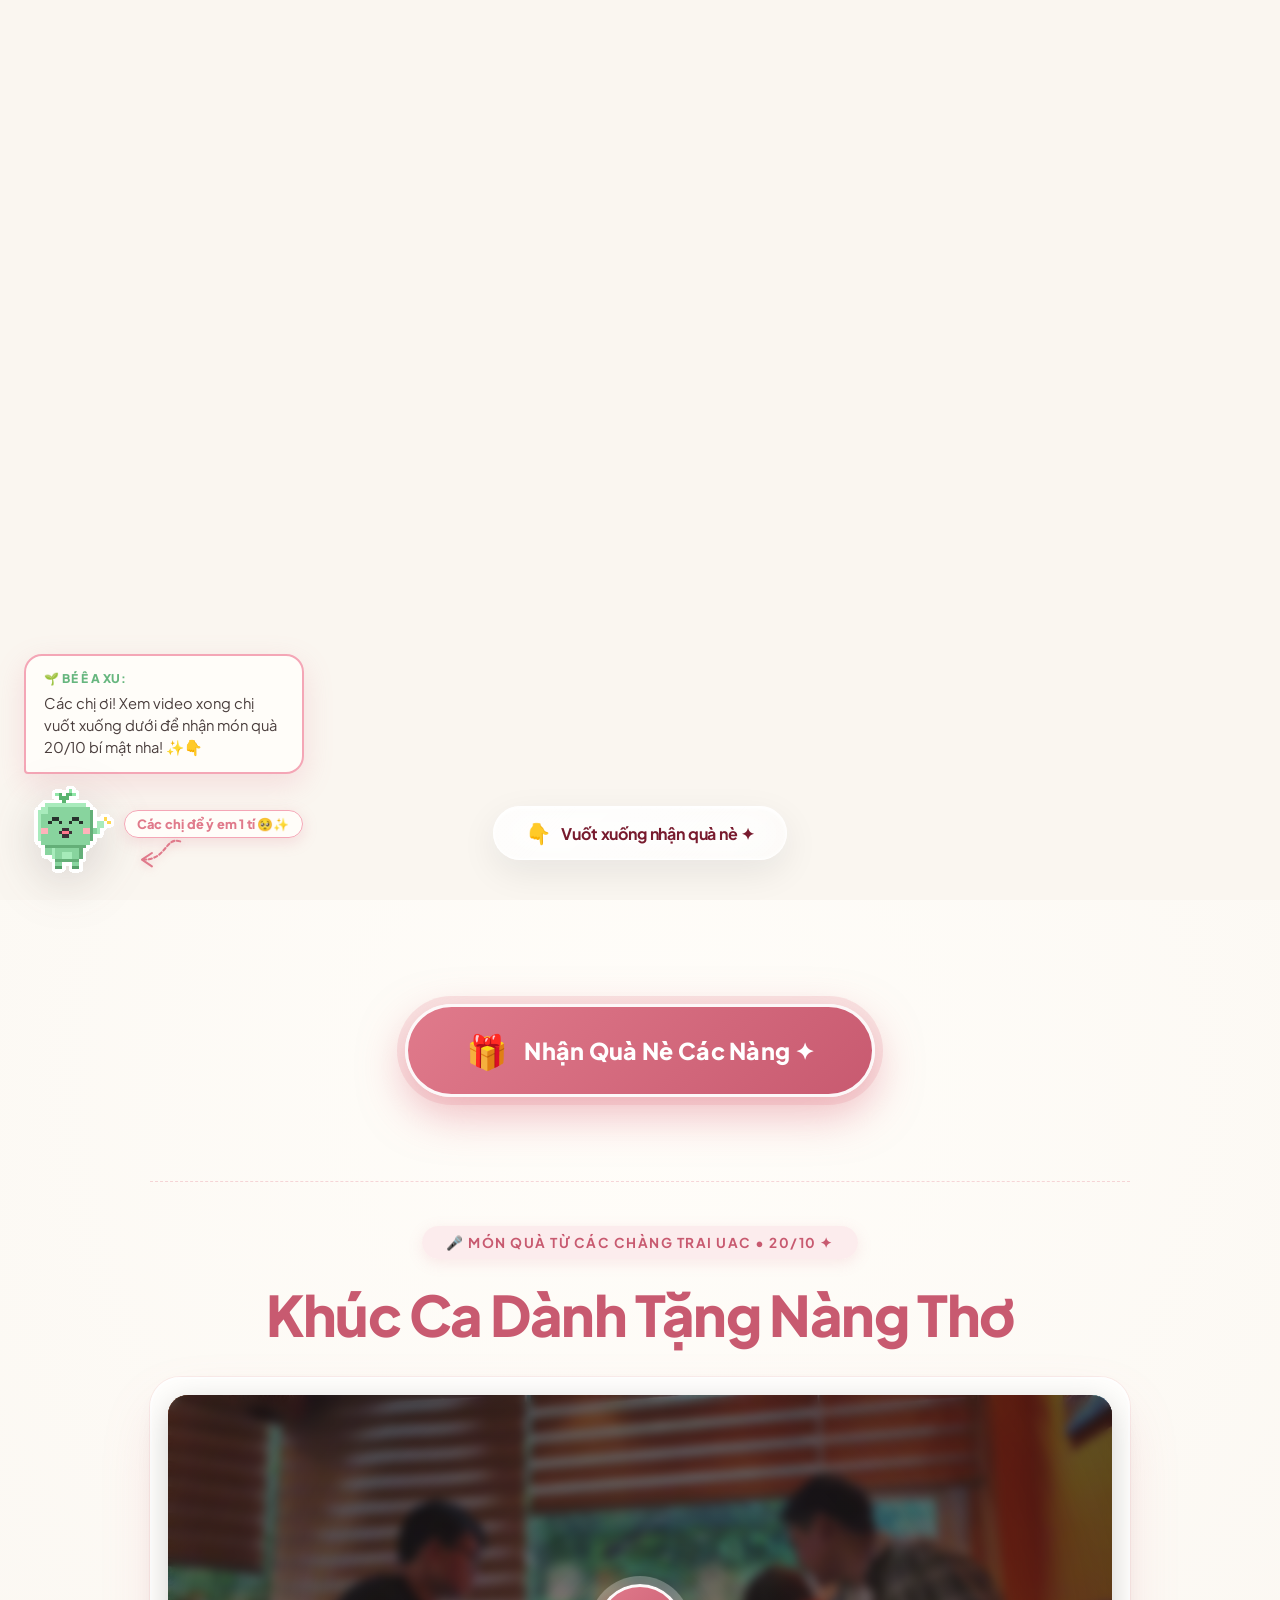
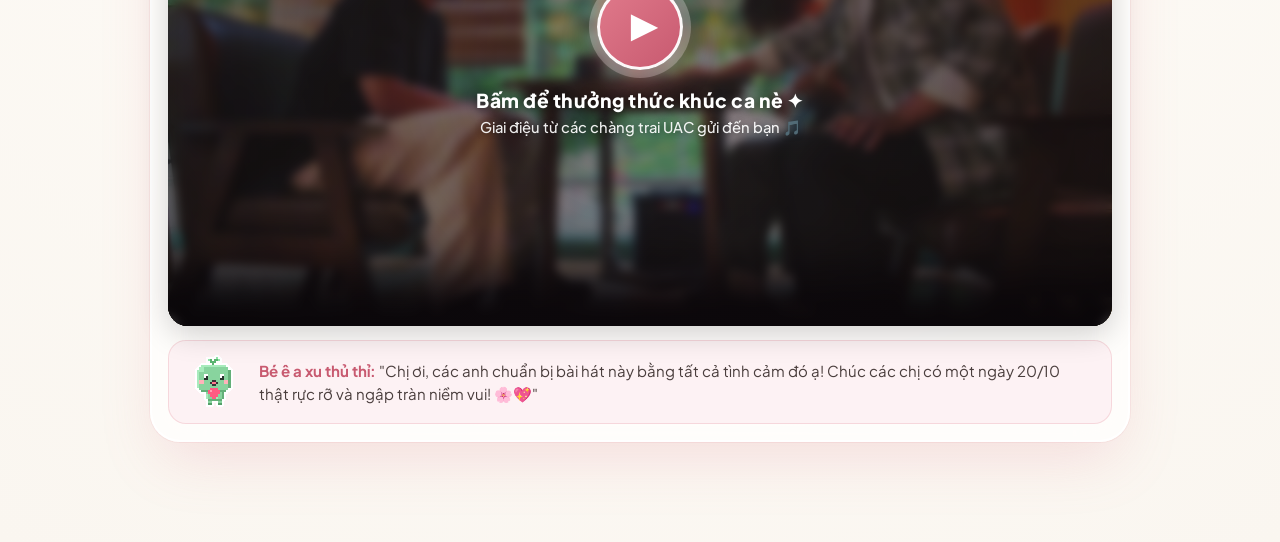
==== index.html @ bdd134ae "upload" ====
<!DOCTYPE html>
<html lang="vi">
<head>
  <meta charset="UTF-8">
  <meta name="viewport" content="width=device-width, initial-scale=1.0">
  <title>UAC • Chúc Mừng 20/10 — Nơi Nàng Thơ Tỏa Sắc 🌸</title>
  
  <!-- Favicon -->
  <link rel="icon" href="data:image/svg+xml,<svg xmlns=%22http://www.w3.org/2000/svg%22 viewBox=%220 0 100 100%22><text y=%22.9em%22 font-size=%2290%22>🌸</text></svg>">
  
  <!-- Preload Local Full Font (Hỗ trợ 100% tiếng Việt có dấu, không phụ thuộc Google CDN) -->
  <link rel="preload" href="assets/fonts/PlusJakartaSans-Variable.ttf" as="font" type="font/ttf" crossorigin>
  <style>
    @font-face {
      font-family: 'Plus Jakarta Sans';
      font-style: normal;
      font-weight: 100 900;
      font-display: swap;
      src: url('assets/fonts/PlusJakartaSans-Variable.ttf') format('truetype');
    }
    @font-face {
      font-family: 'Plus Jakarta Sans';
      font-style: normal;
      font-weight: 800;
      font-display: swap;
      src: url('assets/fonts/PlusJakartaSans-Variable.ttf') format('truetype');
    }
    @font-face {
      font-family: 'Plus Jakarta Sans';
      font-style: normal;
      font-weight: 700;
      font-display: swap;
      src: url('assets/fonts/PlusJakartaSans-Variable.ttf') format('truetype');
    }
    @font-face {
      font-family: 'Plus Jakarta Sans';
      font-style: normal;
      font-weight: 600;
      font-display: swap;
      src: url('assets/fonts/PlusJakartaSans-Variable.ttf') format('truetype');
    }
    @font-face {
      font-family: 'Plus Jakarta Sans';
      font-style: normal;
      font-weight: 400;
      font-display: swap;
      src: url('assets/fonts/PlusJakartaSans-Variable.ttf') format('truetype');
    }

    *, *::before, *::after {
      box-sizing: border-box;
    }

    html, body, button, input, select, textarea, optgroup, span, p, a, h1, h2, h3, h4, div {
      font-family: 'Plus Jakarta Sans', -apple-system, BlinkMacSystemFont, 'Segoe UI', Roboto, sans-serif;
    }

    button, input, select, textarea {
      font-family: inherit !important;
    }

    .btn-open-surprise, .btn-open-surprise span {
      font-family: 'Plus Jakarta Sans', -apple-system, BlinkMacSystemFont, 'Segoe UI', Roboto, sans-serif !important;
      font-weight: 800 !important;
    }
  </style>

  <!-- Canvas Confetti CDN -->
  <script src="https://cdn.jsdelivr.net/npm/canvas-confetti@1.9.3/dist/confetti.browser.min.js"></script>
  
  <!-- CSS Styles with cache buster -->
  <link rel="stylesheet" href="assets/css/styles.css?v=20108">
</head>
<body>

  <!-- ========================================================
       SECTION 1: HERO FULL-SIZE VIDEO ONLY (KHÔNG BỊ CHỮ CHE)
       ======================================================== -->
  <section class="hero-video-section" id="heroVideoSection">
    <div class="hero-video-container">
      <video class="hero-video" id="heroVideo" autoplay muted playsinline preload="auto">
        <source src="assets/video/video_hero.mp4" type="video/mp4">
        Trình duyệt của bạn không hỗ trợ video.
      </video>
    </div>

    <!-- Scroll Down Indicator (Bé ê a xu hướng dẫn các chị vuốt xuống) -->
    <div class="scroll-down-hint" id="scrollDownHint" title="Bấm để cuộn xuống">
      <span class="scroll-arrow">👇</span>
      <span>Vuốt xuống nhận quà nè ✦</span>
    </div>
  </section>


  <!-- ========================================================
       SECTION 2: VIDEO HÁT TẶNG CHỊ EM (MÓN QUÀ ÂM NHẠC TỪ CÁC CHÀNG TRAI UAC)
       ======================================================== -->
  <section class="singing-section" id="singingSection">
    <div class="singing-container">
      
      <!-- NÚT BẤM NHẬN QUÀ NÈ (TRƯỚC VIDEO HÁT) -->
      <div class="gift-cta-wrap" id="giftSection">
        <button class="btn-open-surprise" id="btnOpenSurprise">
          <span class="icon-box">🎁</span>
          <span>Nhận Quà Nè Các Nàng ✦</span>
        </button>
      </div>

      <!-- PHẦN 2: VIDEO HÁT TẶNG CHỊ EM (SAU PHẦN QUÀ) -->
      <div class="singing-video-block" id="singingVideoBlock">
        <!-- Section Header -->
        <div class="singing-header">
          <div class="singing-badge">
            <span>🎤 MÓN QUÀ TỪ CÁC CHÀNG TRAI UAC • 20/10 ✦</span>
          </div>
          <h2 class="singing-title">
            Khúc Ca Dành Tặng Nàng Thơ
          </h2>
        </div>

        <!-- Video Player Liquid Glass Frame -->
        <div class="singing-player-card">
          <div class="singing-video-wrap">
            <video class="singing-video" id="singingVideo" controls playsinline preload="metadata" poster="assets/video/video_hat_tang_poster.jpg">
              <source src="assets/video/video_hat_tang.mp4" type="video/mp4">
              Trình duyệt của bạn không hỗ trợ phát video này.
            </video>
            
            <!-- Liquid Glass Overlay Play Button -->
            <div class="singing-play-overlay" id="singingPlayOverlay">
              <button class="btn-play-singing" id="btnPlaySinging" type="button" aria-label="Bật video hát tặng">
                <span class="play-icon">▶</span>
              </button>
              <div class="play-prompt-text">
                <span class="play-main-txt">Bấm để thưởng thức khúc ca nè ✦</span>
                <span class="play-sub-txt">Giai điệu từ các chàng trai UAC gửi đến bạn 🎵</span>
              </div>
            </div>
          </div>

          <!-- Mascot Cheer Note -->
          <div class="singing-mascot-cheer">
            <div class="cheer-mascot-img-wrap">
              <img class="pixel-sprite" src="assets/mascot/be_mam_heart.png" alt="Bé ê a xu Cổ Vũ">
            </div>
            <div class="cheer-speech">
              <p><strong>Bé ê a xu thủ thỉ:</strong> "Chị ơi, các anh chuẩn bị bài hát này bằng tất cả tình cảm đó ạ! Chúc các chị có một ngày 20/10 thật rực rỡ và ngập tràn niềm vui! 🌸💖"</p>
            </div>
          </div>
        </div>
      </div>

    </div>
  </section>


  <!-- ========================================================
       SECTION 3: SECRET GATEWAY MODAL (CỔNG BẢO MẬT)
       ======================================================== -->
  <div class="modal-overlay" id="gatewayModal">
    <div class="gateway-card">
      <button class="modal-close-btn" id="btnCloseModal" title="Đóng">&times;</button>
      
      <!-- Mascot Pixel Sticker on top of modal -->
      <div class="gateway-sticker-wrap">
        <img class="pixel-sprite" id="gatewayMascotImg" src="assets/mascot/be_mam_key.png" alt="Bé ê a xu Giữ Chìa Khóa">
      </div>

      <h2 class="gateway-title">Cổng Mở Điều Kỳ Diệu ✨</h2>
      <p class="gateway-desc">
        Vui lòng nhập nickname và pass do các chàng trai UAC gửi tặng riêng bạn để mở hộp quà!
      </p>

      <form class="auth-form" id="authForm">
        <div class="input-group">
          <label for="authUsername">Nickname</label>
          <div class="input-field-wrap">
            <span class="field-icon">👤</span>
            <input type="text" id="authUsername" placeholder="Nhập nickname của bạn..." required autocomplete="off">
          </div>
        </div>

        <div class="input-group">
          <label for="authPassword">Pass</label>
          <div class="input-field-wrap">
            <span class="field-icon">🔑</span>
            <input type="password" id="authPassword" placeholder="Nhập pass..." required autocomplete="off">
          </div>
        </div>

        <div class="auth-error-msg" id="authError">
          <span>⚠️</span> Nickname hoặc pass chưa chính xác rồi chị ơi!
        </div>

        <button type="submit" class="btn-submit-auth">
          <span>✨ Mở Hộp Quà Bí Mật ✦</span>
        </button>
      </form>
    </div>
  </div>


  <!-- ========================================================
       SECTION 4: PERSONALIZED SANCTUARY (THIỆP CÁ NHÂN HÓA)
       ======================================================== -->
  <section class="sanctuary-section" id="sanctuarySection">
    <!-- Sanctuary Navbar -->
    <div class="sanctuary-nav">
      <div class="uac-badge">
        <span class="badge-icon">🌸</span>
        <span>UAC • Kỷ Niệm 20/10 Độc Bản</span>
      </div>
      <button class="btn-logout" id="btnLogout">
        <span>🚪</span> Đổi Tài Khoản Khác
      </button>
    </div>

    <!-- Main Card Container -->
    <div class="sanctuary-card-container">
      <div class="personalized-gift-card" id="personalizedGiftCard">
        
        <!-- Left Column: Portrait & Pixel Mascot Sticker -->
        <div class="card-portrait-col">
          <!-- Corner Mascot Sticker: Bé ê a xu Ôm Hoa Hồng -->
          <div class="card-sticker-corner">
            <img class="pixel-sprite" id="cardMascotImg" src="assets/mascot/be_mam_rose.png" alt="Bé ê a xu Tặng Hoa">
          </div>

          <!-- Portrait Frame -->
          <div class="portrait-frame">
            <img class="user-photo" id="userPhoto" src="" alt="Chân dung nàng thơ UAC">
            <div class="portrait-tag" id="userTag">UAC ARTIST</div>
          </div>
        </div>

        <!-- Right Column: Heartfelt Wish & Details -->
        <div class="card-content-col">
          <div>
            <div class="card-header-badge" id="recipientBadge">🌸 NÀNG THƠ UAC</div>
            <h2 class="card-recipient-name" id="recipientName">Họ và Tên</h2>
            <div class="card-recipient-dept" id="recipientDept">Ban Chuyên Môn</div>

            <div class="card-quote-box" id="quoteText">
              "Nơi nào có nghệ thuật, nơi đó có em tỏa sắc."
            </div>

            <div class="card-wish-text" id="wishText">
              Lời chúc cá nhân hóa sâu sắc dành riêng cho bạn nhân dịp ngày Phụ nữ Việt Nam 20/10...
            </div>
          </div>

          <!-- Signature Section -->
          <div class="card-signature">
            <div class="sig-info">
              <div class="sig-club">Gia Đình Nghệ Thuật UAC</div>
              <div class="sig-sub">UEd's Art Club • Nơi nghệ thuật cất lời</div>
            </div>
            <div class="sig-date">20.10.2026</div>
          </div>
        </div>

      </div>
    </div>

    <!-- Sanctuary Action Buttons -->
    <div class="sanctuary-actions">
      <button class="act-btn act-btn-export" id="btnExportStory">
        <span>📸</span> Tải Thiệp Kỷ Niệm (Story)
      </button>
      <button class="act-btn act-btn-heart" id="btnHeart">
        <span>💖</span> Thả Tim Yêu Thương <span class="heart-counter" id="heartCount">999+</span>
      </button>
    </div>
  </section>


  <!-- ========================================================
       SECTION 5: INTERACTIVE MASCOT COMPANION (BÉ Ê A XU STORYTELLER)
       ======================================================== -->
  <div class="mascot-companion-widget" id="mascotCompanionWidget">
    <!-- Dynamic Speech Bubble -->
    <div class="mascot-bubble" id="mascotBubble">
      <span class="bubble-sprout-tag" id="bubbleSproutTag">🌱 BÉ Ê A XU:</span>
      <div id="mascotBubbleText">
        Chị ơi, xem video xong chị vuốt xuống dưới để nhận món quà 20/10 nha! 👇✨
      </div>
    </div>

    <!-- 2D Pixel Mascot Button & Attention Callout Row -->
    <div class="mascot-avatar-row">
      <div class="mascot-btn" id="mascotCompanion" title="Bấm vào Bé ê a xu để đổi biểu cảm!">
        <img class="pixel-sprite" id="companionMascotImg" src="assets/mascot/be_mam_wave.png" alt="Bé ê a xu Pixel Mascot">
      </div>

      <!-- Mũi tên lượn nhẹ & Lời nhắc chú ý Bé ê a xu -->
      <div class="mascot-attention-hint" id="mascotAttentionHint" title="Bấm vào để Bé ê a xu chào chị nè!">
        <span class="attention-badge">Các chị để ý em 1 tí 🥺✨</span>
        <svg class="curved-arrow-svg" viewBox="0 0 65 40" fill="none" xmlns="http://www.w3.org/2000/svg">
          <!-- Đường cong lượn nhẹ trỏ sang trái về phía Bé ê a xu -->
          <path d="M 58 6 C 40 0, 42 28, 14 28" stroke="#E07A8B" stroke-width="2.5" stroke-linecap="round" stroke-dasharray="4 3"/>
          <path d="M 24 20 L 12 28 L 24 36" stroke="#E07A8B" stroke-width="2.5" stroke-linecap="round" stroke-linejoin="round"/>
        </svg>
      </div>
    </div>
  </div>


  <!-- Data & Application Logic Scripts -->
  <script src="assets/js/data.js?v=20108"></script>
  <script src="assets/js/app.js?v=20108"></script>
</body>
</html>
---- assets/css/styles.css ----
/* ========================================================
   UAC 20/10 - BÉ Ê A XU & NHỮNG ĐÓA HOA NGHỆ THUẬT
   Concept: Minimalism Cute & Pastel Dream (Nền Kem & Hồng Pastel)
   ======================================================== */

/* Local Full Variable Font (Hỗ trợ 100% tiếng Việt có dấu, không phụ thuộc Google CDN) */
@font-face {
  font-family: 'Plus Jakarta Sans';
  font-style: normal;
  font-weight: 100 900;
  font-display: swap;
  src: url('../fonts/PlusJakartaSans-Variable.ttf') format('truetype');
}
@font-face {
  font-family: 'Plus Jakarta Sans';
  font-style: normal;
  font-weight: 800;
  font-display: swap;
  src: url('../fonts/PlusJakartaSans-Variable.ttf') format('truetype');
}
@font-face {
  font-family: 'Plus Jakarta Sans';
  font-style: normal;
  font-weight: 700;
  font-display: swap;
  src: url('../fonts/PlusJakartaSans-Variable.ttf') format('truetype');
}
@font-face {
  font-family: 'Plus Jakarta Sans';
  font-style: normal;
  font-weight: 600;
  font-display: swap;
  src: url('../fonts/PlusJakartaSans-Variable.ttf') format('truetype');
}
@font-face {
  font-family: 'Plus Jakarta Sans';
  font-style: normal;
  font-weight: 400;
  font-display: swap;
  src: url('../fonts/PlusJakartaSans-Variable.ttf') format('truetype');
}

:root {
  --bg-cream: #FAF6F0;
  --bg-card: #FFFDF9;
  --bg-blush: #FCEBED;
  --bg-cream-dark: #F3ECE2;
  
  --pink-primary: #E07A8B;
  --pink-hover: #D06577;
  --pink-soft: #F4A6B6;
  --pink-light: #FDF0F2;
  --rose-deep: #C85A70;
  
  --green-sprout: #88D49E;
  --green-sprout-dark: #66B67E;
  
  --text-main: #4A3E3D;
  --text-muted: #827574;
  --text-light: #A49897;
  
  --gold-accent: #E5B25D;
  --gold-light: #FDF6E2;
  
  --shadow-soft: 0 10px 30px -5px rgba(224, 122, 139, 0.12), 0 4px 12px rgba(74, 62, 61, 0.05);
  --shadow-card: 0 20px 40px -10px rgba(136, 100, 106, 0.15), 0 1px 3px rgba(0, 0, 0, 0.05);
  --shadow-sticker: 0 8px 24px rgba(74, 62, 61, 0.15);
  
  --radius-sm: 12px;
  --radius-md: 18px;
  --radius-lg: 26px;
  --radius-full: 9999px;
  
  --transition: all 0.35s cubic-bezier(0.34, 1.56, 0.64, 1);
}

* {
  margin: 0;
  padding: 0;
  box-sizing: border-box;
  -webkit-font-smoothing: antialiased;
}

body {
  font-family: 'Plus Jakarta Sans', -apple-system, BlinkMacSystemFont, 'Segoe UI', Roboto, Helvetica, Arial, sans-serif;
  background-color: var(--bg-cream);
  color: var(--text-main);
  overflow-x: hidden;
  min-height: 100vh;
  position: relative;
  selection-background-color: var(--pink-soft);
  selection-color: white;
}

/* ========================================================
   SECTION 1: FULL SIZE VIDEO HERO (CHỈ CÓ VIDEO + NÚT VUỐT)
   ======================================================== */
.hero-video-section {
  position: relative;
  width: 100vw;
  height: 100vh;
  overflow: hidden;
  display: flex;
  justify-content: center;
  align-items: flex-end;
  padding-bottom: 40px;
}

.hero-video-container {
  position: absolute;
  top: 0;
  left: 0;
  width: 100%;
  height: 100%;
  z-index: 1;
}

.hero-video {
  width: 100%;
  height: 100%;
  object-fit: cover;
  object-position: center;
  filter: none;
}

.hero-overlay {
  display: none !important;
}

/* Nút hướng dẫn vuốt xuống - Liquid Glass Trắng Trong Suốt */
.scroll-down-hint {
  position: relative;
  z-index: 15;
  background: linear-gradient(135deg, rgba(255, 255, 255, 0.62) 0%, rgba(255, 255, 255, 0.28) 100%);
  backdrop-filter: blur(24px) brightness(1.15);
  -webkit-backdrop-filter: blur(24px) brightness(1.15);
  border: 1.5px solid rgba(255, 255, 255, 0.9);
  color: #781B2E;
  padding: 13px 32px;
  border-radius: var(--radius-full);
  font-size: 1rem;
  font-weight: 700;
  letter-spacing: -0.01em;
  display: inline-flex;
  align-items: center;
  gap: 10px;
  cursor: pointer;
  box-shadow: 
    inset 0 2px 3px rgba(255, 255, 255, 0.95),
    inset 0 -1.5px 2px rgba(255, 255, 255, 0.4),
    0 12px 36px rgba(0, 0, 0, 0.08),
    0 4px 16px rgba(255, 255, 255, 0.25);
  text-shadow: 0 1px 1px rgba(255, 255, 255, 0.9);
  animation: scrollBounce 2.2s ease-in-out infinite;
  transition: var(--transition);
  user-select: none;
}

.scroll-down-hint:hover {
  transform: translateY(-4px) scale(1.04);
  background: linear-gradient(135deg, rgba(255, 255, 255, 0.78) 0%, rgba(255, 255, 255, 0.42) 100%);
  border-color: #FFFFFF;
  color: #5C1220;
  box-shadow: 
    inset 0 2.5px 4px #FFFFFF,
    inset 0 -1.5px 2px rgba(255, 255, 255, 0.6),
    0 16px 44px rgba(0, 0, 0, 0.12),
    0 6px 20px rgba(255, 255, 255, 0.4);
}

.scroll-arrow {
  font-size: 1.25rem;
  display: inline-block;
  animation: arrowDip 1.5s ease-in-out infinite;
}

@keyframes scrollBounce {
  0%, 100% { transform: translateY(0); }
  50% { transform: translateY(-10px); }
}

@keyframes arrowDip {
  0%, 100% { transform: translateY(0); }
  50% { transform: translateY(4px); }
}

/* ========================================================
   SECTION 2: VIDEO HÁT TẶNG CHỊ EM (MÓN QUÀ TỪ UAC BOYS)
   ======================================================== */
.singing-section {
  position: relative;
  min-height: 100vh;
  padding: 90px 24px 100px;
  background: radial-gradient(circle at 50% 15%, #FFFDF9 0%, var(--bg-cream) 100%);
  display: flex;
  justify-content: center;
  align-items: center;
}

.singing-container {
  max-width: 980px;
  width: 100%;
  margin: 0 auto;
  display: flex;
  flex-direction: column;
  align-items: center;
  gap: 36px;
}

.singing-header {
  text-align: center;
  max-width: 780px;
}

.singing-badge {
  display: inline-flex;
  align-items: center;
  gap: 8px;
  background: rgba(252, 235, 237, 0.95);
  backdrop-filter: blur(8px);
  color: var(--rose-deep);
  font-weight: 700;
  font-size: 0.85rem;
  letter-spacing: 1.5px;
  text-transform: uppercase;
  padding: 8px 24px;
  border-radius: var(--radius-full);
  margin-bottom: 20px;
  box-shadow: 0 4px 15px rgba(224, 122, 139, 0.15);
}

.singing-title {
  font-size: clamp(2.2rem, 4.8vw, 3.5rem);
  font-weight: 800;
  color: var(--rose-deep);
  line-height: 1.25;
  letter-spacing: -0.025em;
  margin-bottom: 0;
}

.singing-title span.highlight {
  color: var(--pink-primary);
  font-style: normal;
  font-weight: 700;
  display: block;
  margin-top: 6px;
  letter-spacing: -0.02em;
}

.singing-desc {
  font-size: clamp(1.02rem, 1.8vw, 1.18rem);
  color: var(--text-muted);
  font-weight: 400;
  line-height: 1.65;
  max-width: 660px;
  margin: 0 auto;
}

/* Liquid Glass Player Card */
.singing-player-card {
  width: 100%;
  background: rgba(255, 255, 255, 0.72);
  backdrop-filter: blur(24px) saturate(140%);
  -webkit-backdrop-filter: blur(24px) saturate(140%);
  border: 2px solid rgba(255, 255, 255, 0.9);
  border-radius: 30px;
  padding: 16px;
  box-shadow: 0 25px 60px -12px rgba(224, 122, 139, 0.22), 0 0 0 1px rgba(224, 122, 139, 0.1);
  transition: transform 0.35s ease, box-shadow 0.35s ease;
}

.singing-player-card:hover {
  transform: translateY(-4px);
  box-shadow: 0 32px 75px -15px rgba(224, 122, 139, 0.32), 0 0 0 1px rgba(224, 122, 139, 0.18);
}

.singing-video-wrap {
  position: relative;
  width: 100%;
  aspect-ratio: 16 / 9;
  background: #11141A;
  border-radius: 20px;
  overflow: hidden;
  box-shadow: 0 8px 30px rgba(0, 0, 0, 0.18);
}

.singing-video {
  width: 100%;
  height: 100%;
  object-fit: contain;
  display: block;
  background: #000000;
}

/* Custom Play Overlay */
.singing-play-overlay {
  position: absolute;
  inset: 0;
  background: radial-gradient(circle at center, rgba(30, 20, 28, 0.45) 0%, rgba(15, 10, 14, 0.65) 100%);
  backdrop-filter: blur(5px);
  -webkit-backdrop-filter: blur(5px);
  display: flex;
  flex-direction: column;
  justify-content: center;
  align-items: center;
  gap: 18px;
  cursor: pointer;
  transition: opacity 0.35s ease, visibility 0.35s ease;
  z-index: 10;
}

.singing-play-overlay.hidden {
  opacity: 0;
  visibility: hidden;
  pointer-events: none;
}

.btn-play-singing {
  width: 86px;
  height: 86px;
  border-radius: 50%;
  background: linear-gradient(135deg, #E07A8B, #C85A70);
  border: 3px solid rgba(255, 255, 255, 0.95);
  color: #FFFFFF;
  display: flex;
  align-items: center;
  justify-content: center;
  cursor: pointer;
  box-shadow: 0 10px 30px rgba(224, 122, 139, 0.5), 0 0 0 8px rgba(255, 255, 255, 0.28);
  transition: transform 0.3s cubic-bezier(0.34, 1.56, 0.64, 1);
  animation: playSingingPulse 2.4s infinite;
}

.btn-play-singing:hover {
  transform: scale(1.1);
}

.btn-play-singing .play-icon {
  font-size: 2.2rem;
  margin-left: 6px;
  line-height: 1;
}

@keyframes playSingingPulse {
  0%, 100% {
    box-shadow: 0 10px 30px rgba(224, 122, 139, 0.5), 0 0 0 8px rgba(255, 255, 255, 0.28);
  }
  50% {
    box-shadow: 0 16px 45px rgba(224, 122, 139, 0.75), 0 0 0 16px rgba(255, 255, 255, 0.12);
  }
}

.play-prompt-text {
  text-align: center;
  color: #FFFFFF;
}

.play-main-txt {
  font-size: 1.2rem;
  font-weight: 800;
  display: block;
  letter-spacing: 0.5px;
  text-shadow: 0 2px 10px rgba(0, 0, 0, 0.6);
}

.play-sub-txt {
  font-size: 0.92rem;
  font-weight: 500;
  opacity: 0.92;
  margin-top: 5px;
  display: block;
  text-shadow: 0 1px 6px rgba(0, 0, 0, 0.5);
}

/* Mascot Cheer Bar */
.singing-mascot-cheer {
  display: flex;
  align-items: center;
  gap: 16px;
  margin-top: 14px;
  padding: 14px 20px;
  background: rgba(253, 240, 242, 0.85);
  border-radius: var(--radius-md);
  border: 1px solid rgba(224, 122, 139, 0.22);
}

.cheer-mascot-img-wrap {
  width: 54px;
  height: 54px;
  flex-shrink: 0;
  display: flex;
  align-items: center;
  justify-content: center;
  overflow: hidden;
}

.cheer-mascot-img-wrap img {
  width: 100%;
  height: 100%;
  max-width: 54px;
  max-height: 54px;
  object-fit: contain;
  display: block;
}

.cheer-speech p {
  font-size: 0.94rem;
  color: var(--text-main);
  line-height: 1.55;
}

.cheer-speech strong {
  color: var(--rose-deep);
}

/* Gift CTA Wrap (Đơn giản 1 nút bấm Nhận Quà Nè trước video hát) */
.gift-cta-wrap {
  display: flex;
  justify-content: center;
  align-items: center;
  width: 100%;
  padding: 14px 0 24px;
}

/* Video Hát Tặng Block (Nằm ngay sau nút nhận quà) */
.singing-video-block {
  width: 100%;
  display: flex;
  flex-direction: column;
  align-items: center;
  gap: 28px;
  margin-top: 24px;
  padding-top: 44px;
  border-top: 1px dashed rgba(224, 122, 139, 0.3);
}

/* ========================================================
   SECTION 2: GREETING & CTA (FALLBACK COMPATIBILITY)
   ======================================================== */
.greeting-section {
  position: relative;
  min-height: 85vh;
  padding: 90px 24px 80px;
  background: radial-gradient(circle at 50% 25%, #FFFDF9 0%, var(--bg-cream) 100%);
  display: flex;
  flex-direction: column;
  justify-content: center;
  align-items: center;
  text-align: center;
}

.greeting-content {
  position: relative;
  z-index: 5;
  max-width: 800px;
  margin: 0 auto;
  display: flex;
  flex-direction: column;
  align-items: center;
}

.hero-subtitle {
  display: inline-flex;
  align-items: center;
  gap: 8px;
  background: rgba(252, 235, 237, 0.95);
  backdrop-filter: blur(8px);
  color: var(--rose-deep);
  font-weight: 700;
  font-size: 0.85rem;
  letter-spacing: 1.5px;
  text-transform: uppercase;
  padding: 8px 22px;
  border-radius: var(--radius-full);
  margin-bottom: 22px;
  box-shadow: 0 4px 15px rgba(224, 122, 139, 0.15);
}

.greeting-content .hero-title {
  font-size: clamp(2.3rem, 5.2vw, 3.8rem);
  font-weight: 800;
  color: var(--rose-deep);
  line-height: 1.25;
  letter-spacing: -0.025em;
  margin-bottom: 20px;
}

.greeting-content .hero-title span.highlight {
  color: var(--pink-primary);
  font-style: normal;
  font-weight: 700;
  display: block;
  margin-top: 6px;
  letter-spacing: -0.02em;
}

.greeting-content .hero-desc {
  font-size: clamp(1.05rem, 2vw, 1.2rem);
  color: var(--text-muted);
  font-weight: 400;
  max-width: 640px;
  margin: 0 auto 36px;
  line-height: 1.65;
}

.greeting-footer-hint {
  margin-top: 18px;
  color: var(--text-muted);
  font-size: clamp(0.92rem, 1.8vw, 1.02rem);
  font-weight: 500;
  display: inline-block;
}

/* Call To Action Button */
.cta-container {
  display: flex;
  flex-direction: column;
  align-items: center;
  gap: 16px;
  width: 100%;
}

.btn-open-surprise {
  position: relative;
  background: linear-gradient(135deg, #E07A8B 0%, #C85A70 100%);
  border: 3px solid rgba(255, 255, 255, 0.95);
  color: #FFFFFF;
  font-weight: 800;
  font-size: clamp(1.22rem, 2.4vw, 1.45rem);
  letter-spacing: 0.3px;
  padding: 22px 58px;
  border-radius: var(--radius-full);
  cursor: pointer;
  display: inline-flex;
  align-items: center;
  justify-content: center;
  gap: 16px;
  box-shadow: 0 16px 45px rgba(224, 122, 139, 0.52), 0 0 0 8px rgba(224, 122, 139, 0.18);
  transition: var(--transition);
  overflow: hidden;
  animation: surpriseBtnPulse 2.6s infinite;
}

@keyframes surpriseBtnPulse {
  0%, 100% {
    box-shadow: 0 16px 45px rgba(224, 122, 139, 0.52), 0 0 0 8px rgba(224, 122, 139, 0.18);
    transform: scale(1);
  }
  50% {
    box-shadow: 0 22px 60px rgba(224, 122, 139, 0.72), 0 0 0 16px rgba(224, 122, 139, 0.1);
    transform: scale(1.02);
  }
}

.btn-open-surprise::before {
  content: '';
  position: absolute;
  top: 0;
  left: -100%;
  width: 100%;
  height: 100%;
  background: linear-gradient(90deg, transparent, rgba(255, 255, 255, 0.4), transparent);
  transition: 0.6s ease;
}

.btn-open-surprise:hover::before {
  left: 100%;
}

.btn-open-surprise:hover {
  transform: translateY(-4px) scale(1.04);
  box-shadow: 0 22px 55px rgba(224, 122, 139, 0.65), 0 0 0 12px rgba(224, 122, 139, 0.25);
  background: linear-gradient(135deg, #E58696 0%, #BA4E64 100%);
  color: #FFFFFF;
}

.btn-open-surprise:active {
  transform: translateY(-1px) scale(0.98);
}

.btn-open-surprise .icon-box {
  font-size: 2.1rem;
  display: inline-block;
  animation: giftWiggle 2.2s ease-in-out infinite;
}

@keyframes giftWiggle {
  0%, 100% { transform: rotate(0deg); }
  15% { transform: rotate(-12deg) scale(1.1); }
  30% { transform: rotate(12deg) scale(1.1); }
  45% { transform: rotate(-8deg); }
  60% { transform: rotate(8deg); }
  75% { transform: rotate(0deg); }
}

.hero-footer-hint {
  position: absolute;
  bottom: 24px;
  left: 50%;
  transform: translateX(-50%);
  z-index: 10;
  color: rgba(255, 255, 255, 0.9);
  font-size: 0.9rem;
  font-weight: 500;
  text-shadow: 0 1px 4px rgba(0, 0, 0, 0.6);
  display: flex;
  align-items: center;
  gap: 8px;
  white-space: nowrap;
}

/* ========================================================
   SECTION 2: SECRET GATEWAY MODAL (CỔNG BÍ MẬT)
   ======================================================== */
.modal-overlay {
  position: fixed;
  top: 0;
  left: 0;
  width: 100vw;
  height: 100vh;
  background: rgba(74, 62, 61, 0.5);
  backdrop-filter: blur(12px);
  -webkit-backdrop-filter: blur(12px);
  z-index: 999;
  display: flex;
  align-items: center;
  justify-content: center;
  padding: 20px;
  opacity: 0;
  visibility: hidden;
  transition: opacity 0.3s ease, visibility 0.3s ease;
}

.modal-overlay.active {
  opacity: 1;
  visibility: visible;
}

.gateway-card {
  position: relative;
  background: var(--bg-card);
  width: 100%;
  max-width: 480px;
  border-radius: var(--radius-lg);
  padding: 40px 32px 32px;
  box-shadow: var(--shadow-card);
  border: 2px solid #F8E2E6;
  text-align: center;
  transform: translateY(30px) scale(0.95);
  transition: var(--transition);
}

.modal-overlay.active .gateway-card {
  transform: translateY(0) scale(1);
}

.modal-close-btn {
  position: absolute;
  top: 18px;
  right: 18px;
  width: 36px;
  height: 36px;
  border-radius: 50%;
  background: var(--bg-cream);
  border: 1px solid #EEDCDA;
  color: var(--text-muted);
  font-size: 1.1rem;
  cursor: pointer;
  display: flex;
  align-items: center;
  justify-content: center;
  transition: var(--transition);
}

.modal-close-btn:hover {
  background: var(--pink-light);
  color: var(--pink-primary);
  transform: rotate(90deg);
}

/* Pixel Art Crisp Rendering */
.pixel-sprite {
  image-rendering: pixelated;
  image-rendering: -moz-crisp-edges;
  image-rendering: crisp-edges;
  -ms-interpolation-mode: nearest-neighbor;
  max-width: 100%;
  object-fit: contain;
}

.gateway-sticker-wrap {
  width: 140px;
  height: 140px;
  margin: -80px auto 12px;
  position: relative;
  filter: drop-shadow(0 10px 20px rgba(224, 122, 139, 0.25));
}

.gateway-sticker-wrap img {
  width: 100%;
  height: 100%;
  object-fit: contain;
  animation: floatSoft 3s ease-in-out infinite;
}

@keyframes floatSoft {
  0%, 100% { transform: translateY(0) rotate(0deg); }
  50% { transform: translateY(-8px) rotate(2deg); }
}

.gateway-title {
  font-size: 1.85rem;
  font-weight: 800;
  letter-spacing: -0.02em;
  color: var(--rose-deep);
  margin-bottom: 8px;
}

.gateway-desc {
  font-size: 0.95rem;
  color: var(--text-muted);
  line-height: 1.5;
  margin-bottom: 26px;
}

.auth-form {
  display: flex;
  flex-direction: column;
  gap: 16px;
  text-align: left;
}

.input-group label {
  display: block;
  font-size: 0.85rem;
  font-weight: 700;
  color: var(--text-main);
  margin-bottom: 6px;
  text-transform: uppercase;
  letter-spacing: 0.5px;
}

.input-field-wrap {
  position: relative;
  display: flex;
  align-items: center;
}

.input-field-wrap .field-icon {
  position: absolute;
  left: 16px;
  font-size: 1.15rem;
  color: var(--pink-primary);
  pointer-events: none;
}

.input-field-wrap input {
  width: 100%;
  padding: 14px 16px 14px 48px;
  border: 1.5px solid #F0D9DD;
  background: #FFFDFB;
  border-radius: var(--radius-md);
  font-family: inherit;
  font-size: 1rem;
  color: var(--text-main);
  transition: var(--transition);
  outline: none;
}

.input-field-wrap input:focus {
  border-color: var(--pink-primary);
  box-shadow: 0 0 0 4px rgba(224, 122, 139, 0.15);
  background: #FFFFFF;
}

.auth-error-msg {
  color: #D32F2F;
  font-size: 0.88rem;
  font-weight: 600;
  display: none;
  align-items: center;
  gap: 6px;
  background: #FDEDED;
  padding: 8px 14px;
  border-radius: var(--radius-sm);
  margin-top: 4px;
}

.auth-error-msg.active {
  display: flex;
}

.btn-submit-auth {
  margin-top: 10px;
  background: linear-gradient(135deg, var(--pink-primary) 0%, var(--rose-deep) 100%);
  color: #FFFFFF;
  border: none;
  padding: 15px 24px;
  border-radius: var(--radius-md);
  font-size: 1.05rem;
  font-weight: 700;
  letter-spacing: -0.01em;
  cursor: pointer;
  display: flex;
  align-items: center;
  justify-content: center;
  gap: 10px;
  box-shadow: 0 8px 20px rgba(200, 90, 112, 0.35);
  transition: var(--transition);
}

.btn-submit-auth:hover {
  transform: translateY(-2px);
  box-shadow: 0 12px 28px rgba(200, 90, 112, 0.45);
}

/* Demo Accounts Quick Select */
.demo-accounts-box {
  margin-top: 24px;
  padding-top: 18px;
  border-top: 1px dashed #EEDCDA;
  text-align: center;
}

.demo-title {
  font-size: 0.8rem;
  font-weight: 700;
  color: var(--text-muted);
  text-transform: uppercase;
  letter-spacing: 0.5px;
  margin-bottom: 10px;
}

.demo-chips {
  display: flex;
  flex-wrap: wrap;
  gap: 8px;
  justify-content: center;
}

.demo-chip {
  background: var(--bg-cream);
  border: 1px solid #EADBDA;
  border-radius: var(--radius-full);
  padding: 6px 14px;
  font-size: 0.82rem;
  font-weight: 600;
  color: var(--rose-deep);
  cursor: pointer;
  transition: var(--transition);
}

.demo-chip:hover {
  background: var(--pink-light);
  border-color: var(--pink-soft);
  transform: translateY(-2px);
}

/* ========================================================
   SECTION 3: PERSONALIZED SANCTUARY (THIỆP CÁ NHÂN HÓA)
   ======================================================== */
.sanctuary-section {
  display: none;
  min-height: 100vh;
  padding: 40px 24px 80px;
  background: radial-gradient(circle at 10% 20%, #FFFDF9 0%, var(--bg-cream) 100%);
  position: relative;
}

.sanctuary-section.active {
  display: block;
}

.sanctuary-nav {
  max-width: 1000px;
  margin: 0 auto 30px;
  display: flex;
  justify-content: space-between;
  align-items: center;
}

.btn-logout {
  background: #FFFDF9;
  border: 1px solid #F0D9DD;
  color: var(--text-muted);
  padding: 8px 18px;
  border-radius: var(--radius-full);
  font-size: 0.88rem;
  font-weight: 600;
  cursor: pointer;
  display: inline-flex;
  align-items: center;
  gap: 8px;
  transition: var(--transition);
}

.btn-logout:hover {
  background: #FDEDED;
  color: #D32F2F;
  border-color: #FFCDD2;
}

/* Main Card Wrapper */
.sanctuary-card-container {
  max-width: 960px;
  margin: 0 auto;
  position: relative;
}

.personalized-gift-card {
  background: var(--bg-card);
  border-radius: var(--radius-lg);
  border: 2px solid #F8E2E6;
  box-shadow: var(--shadow-card);
  padding: 48px;
  display: grid;
  grid-template-columns: 360px 1fr;
  gap: 40px;
  position: relative;
  overflow: hidden;
}

/* Left Column: Portrait & Sticker */
.card-portrait-col {
  display: flex;
  flex-direction: column;
  align-items: center;
  position: relative;
}

.portrait-frame {
  position: relative;
  width: 100%;
  aspect-ratio: 4 / 5;
  border-radius: var(--radius-md);
  overflow: hidden;
  box-shadow: 0 16px 35px rgba(224, 122, 139, 0.22);
  border: 4px solid #FFFFFF;
}

.portrait-frame img.user-photo {
  width: 100%;
  height: 100%;
  object-fit: cover;
  transition: transform 0.6s ease;
}

.portrait-frame:hover img.user-photo {
  transform: scale(1.04);
}

.portrait-tag {
  position: absolute;
  bottom: 12px;
  left: 50%;
  transform: translateX(-50%);
  background: rgba(255, 253, 249, 0.95);
  backdrop-filter: blur(8px);
  color: var(--rose-deep);
  padding: 6px 16px;
  border-radius: var(--radius-full);
  font-size: 0.82rem;
  font-weight: 700;
  white-space: nowrap;
  box-shadow: 0 4px 12px rgba(0,0,0,0.1);
  border: 1px solid rgba(224, 122, 139, 0.2);
}

/* Corner Pixel Sticker */
.card-sticker-corner {
  position: absolute;
  top: -30px;
  left: -30px;
  width: 120px;
  height: 120px;
  z-index: 5;
  filter: drop-shadow(0 10px 20px rgba(0,0,0,0.15));
}

.card-sticker-corner img {
  width: 100%;
  height: 100%;
  object-fit: contain;
  animation: floatSoft 3.5s ease-in-out infinite;
}

/* Right Column: Content & Wish */
.card-content-col {
  display: flex;
  flex-direction: column;
  justify-content: space-between;
}

.card-header-badge {
  display: inline-flex;
  align-items: center;
  gap: 8px;
  background: var(--bg-blush);
  color: var(--rose-deep);
  padding: 6px 16px;
  border-radius: var(--radius-full);
  font-size: 0.85rem;
  font-weight: 700;
  width: fit-content;
  margin-bottom: 14px;
}

.card-recipient-name {
  font-size: clamp(2rem, 3.2vw, 2.7rem);
  font-weight: 800;
  letter-spacing: -0.025em;
  color: var(--rose-deep);
  line-height: 1.2;
  margin-bottom: 6px;
}

.card-recipient-dept {
  font-size: 1rem;
  font-weight: 600;
  color: var(--text-muted);
  margin-bottom: 24px;
}

.card-quote-box {
  background: #FFF9F2;
  border-left: 3px solid var(--gold-accent);
  padding: 12px 18px;
  border-radius: 0 var(--radius-sm) var(--radius-sm) 0;
  font-style: italic;
  color: #7A6348;
  font-size: 0.95rem;
  margin-bottom: 22px;
}

.card-wish-text {
  font-size: 1.05rem;
  line-height: 1.75;
  color: var(--text-main);
  background: #FFFDFC;
  padding: 20px;
  border-radius: var(--radius-md);
  border: 1px dashed #F2D5D9;
  margin-bottom: 24px;
  position: relative;
}

.card-signature {
  display: flex;
  justify-content: space-between;
  align-items: flex-end;
  border-top: 1px solid #F3E4E6;
  padding-top: 18px;
}

.sig-info .sig-club {
  font-size: 1.15rem;
  font-weight: 800;
  letter-spacing: -0.01em;
  color: var(--rose-deep);
}

.sig-info .sig-sub {
  font-size: 0.85rem;
  color: var(--text-muted);
}

.sig-date {
  font-size: 0.95rem;
  font-weight: 700;
  color: var(--gold-accent);
  background: var(--gold-light);
  padding: 4px 12px;
  border-radius: var(--radius-full);
}

/* Sanctuary Interactive Toolbar */
.sanctuary-actions {
  max-width: 960px;
  margin: 28px auto 0;
  display: flex;
  justify-content: center;
  align-items: center;
  gap: 20px;
  flex-wrap: wrap;
}

.act-btn {
  padding: 15px 32px;
  border-radius: var(--radius-full);
  font-size: 1.05rem;
  font-weight: 700;
  letter-spacing: -0.01em;
  font-size: 1.05rem;
  font-weight: 700;
  cursor: pointer;
  display: inline-flex;
  align-items: center;
  gap: 10px;
  transition: var(--transition);
  border: none;
}

.act-btn-export {
  background: linear-gradient(135deg, #FFFDF9 0%, #FCEBED 100%);
  color: var(--rose-deep);
  border: 1.5px solid var(--pink-soft);
  box-shadow: 0 8px 24px rgba(224, 122, 139, 0.2);
}

.act-btn-export:hover {
  transform: translateY(-3px);
  background: #FFFFFF;
  border-color: var(--pink-primary);
  box-shadow: 0 12px 30px rgba(224, 122, 139, 0.3);
}

.act-btn-heart {
  background: linear-gradient(135deg, var(--pink-primary) 0%, var(--rose-deep) 100%);
  color: #FFFFFF;
  box-shadow: 0 8px 24px rgba(200, 90, 112, 0.35);
}

.act-btn-heart:hover {
  transform: translateY(-3px) scale(1.03);
  box-shadow: 0 14px 34px rgba(200, 90, 112, 0.45);
}

.heart-counter {
  background: rgba(255, 255, 255, 0.25);
  padding: 2px 8px;
  border-radius: var(--radius-full);
  font-size: 0.85rem;
}

/* ========================================================
   SECTION 4: INTERACTIVE MASCOT COMPANION (BÉ Ê A XU STORYTELLER)
   ======================================================== */
.mascot-companion-widget {
  position: fixed;
  bottom: 24px;
  left: 24px;
  right: auto;
  z-index: 1000;
  display: flex;
  flex-direction: column;
  align-items: flex-start;
  pointer-events: none; /* Let speech bubble click through if needed, mascot button captures pointer */
}

.mascot-bubble {
  pointer-events: auto;
  background: #FFFDF9;
  border: 2px solid var(--pink-soft);
  box-shadow: 0 10px 30px rgba(224, 122, 139, 0.2);
  border-radius: var(--radius-md) var(--radius-md) var(--radius-md) 4px;
  padding: 14px 18px;
  max-width: 280px;
  font-size: 0.92rem;
  line-height: 1.5;
  color: var(--text-main);
  margin-bottom: 12px;
  position: relative;
  transform-origin: bottom left;
  animation: bubblePop 0.4s cubic-bezier(0.34, 1.56, 0.64, 1);
  cursor: pointer;
  transition: var(--transition);
}

.mascot-bubble:hover {
  transform: scale(1.02);
  border-color: var(--pink-primary);
}

.bubble-sprout-tag {
  font-size: 0.75rem;
  font-weight: 800;
  color: var(--green-sprout-dark);
  text-transform: uppercase;
  letter-spacing: 0.5px;
  display: block;
  margin-bottom: 4px;
}

#mascotBubbleText {
  transition: opacity 0.22s ease, transform 0.22s ease;
  min-height: 44px;
  display: flex;
  align-items: center;
}

.mascot-btn {
  pointer-events: auto;
  position: relative;
  width: 90px;
  height: 90px;
  cursor: pointer;
  filter: drop-shadow(0 12px 24px rgba(74, 62, 61, 0.18));
  transition: transform 0.3s cubic-bezier(0.34, 1.56, 0.64, 1);
}

.mascot-btn img {
  width: 100%;
  height: 100%;
  object-fit: contain;
  animation: mascotBob 3s ease-in-out infinite;
}

.mascot-btn:hover {
  transform: scale(1.12) rotate(-3deg);
}

.mascot-btn:active {
  transform: scale(0.95);
}

/* Mascot Avatar Row with Attention Hint */
.mascot-avatar-row {
  display: flex;
  align-items: flex-end;
  gap: 10px;
  position: relative;
  pointer-events: none;
}

.mascot-attention-hint {
  pointer-events: auto;
  display: flex;
  flex-direction: column;
  align-items: flex-start;
  cursor: pointer;
  margin-bottom: 6px;
  user-select: none;
  animation: hintWiggle 3.2s ease-in-out infinite;
  transition: transform 0.25s cubic-bezier(0.34, 1.56, 0.64, 1);
}

.mascot-attention-hint:hover {
  transform: scale(1.08) translateY(-2px);
}

.attention-badge {
  background: rgba(255, 253, 249, 0.96);
  border: 1.5px solid var(--pink-soft);
  color: var(--pink-primary);
  font-size: 0.8rem;
  font-weight: 800;
  padding: 5px 12px;
  border-radius: var(--radius-full);
  box-shadow: 0 4px 15px rgba(224, 122, 139, 0.22);
  display: inline-flex;
  align-items: center;
  gap: 4px;
  white-space: nowrap;
  letter-spacing: 0.2px;
  backdrop-filter: blur(8px);
}

.curved-arrow-svg {
  width: 54px;
  height: 34px;
  margin-left: 8px;
  margin-top: -2px;
  filter: drop-shadow(0 2px 4px rgba(224, 122, 139, 0.3));
  animation: arrowNudge 2.2s ease-in-out infinite;
}

@keyframes hintWiggle {
  0%, 100% {
    transform: translateY(0) rotate(0deg);
  }
  25% {
    transform: translateY(-3px) rotate(-1.5deg);
  }
  75% {
    transform: translateY(-1px) rotate(1.5deg);
  }
}

@keyframes arrowNudge {
  0%, 100% {
    transform: translateX(0);
  }
  50% {
    transform: translateX(-6px);
  }
}

@keyframes mascotBob {
  0%, 100% { transform: translateY(0) rotate(0deg); }
  25% { transform: translateY(-6px) rotate(-2deg); }
  75% { transform: translateY(-3px) rotate(2deg); }
}

@keyframes bubblePop {
  0% { opacity: 0; transform: scale(0.7); }
  100% { opacity: 1; transform: scale(1); }
}

/* ========================================================
   FLOATING HEARTS & PARTICLES
   ======================================================== */
.floating-heart {
  position: fixed;
  pointer-events: none;
  z-index: 9999;
  font-size: 1.6rem;
  animation: heartFlyUp 2.2s cubic-bezier(0.25, 0.46, 0.45, 0.94) forwards;
}

@keyframes heartFlyUp {
  0% {
    opacity: 1;
    transform: translateY(0) scale(0.6) rotate(0deg);
  }
  50% {
    transform: translateY(-120px) scale(1.2) rotate(15deg);
  }
  100% {
    opacity: 0;
    transform: translateY(-260px) scale(0.9) rotate(-15deg);
  }
}

/* ========================================================
   RESPONSIVE DESIGN (MOBILE & TABLET)
   ======================================================== */
@media (max-width: 860px) {
  .singing-section {
    padding: 60px 16px 70px;
  }
  
  .singing-player-card {
    padding: 10px;
    border-radius: 22px;
  }
  
  .btn-play-singing {
    width: 68px;
    height: 68px;
  }
  
  .btn-play-singing .play-icon {
    font-size: 1.7rem;
    margin-left: 4px;
  }
  
  .play-main-txt {
    font-size: 1.05rem;
  }
  
  .play-sub-txt {
    font-size: 0.82rem;
  }
  
  .singing-mascot-cheer {
    padding: 12px 14px;
    gap: 12px;
  }
  
  .cheer-mascot-img-wrap {
    width: 42px;
    height: 42px;
  }
  
  .cheer-mascot-img-wrap img {
    max-width: 42px;
    max-height: 42px;
  }
  
  .cheer-speech p {
    font-size: 0.88rem;
  }

  .gift-cta-wrap {
    padding: 10px 0 18px;
  }

  .btn-open-surprise {
    padding: 16px 24px;
    font-size: clamp(1.05rem, 4vw, 1.2rem);
    width: 100%;
    max-width: 400px;
    white-space: nowrap;
  }
  
  .btn-open-surprise .icon-box {
    font-size: 1.8rem;
  }
  
  .greeting-footer-hint {
    font-size: 0.88rem;
  }

  .personalized-gift-card {
    grid-template-columns: 1fr;
    padding: 32px 24px;
    gap: 28px;
  }
  
  .portrait-frame {
    max-width: 280px;
    margin: 0 auto;
  }
  
  .card-sticker-corner {
    top: -16px;
    left: -16px;
    width: 75px;
    height: 75px;
  }
  
  .sanctuary-actions {
    flex-direction: column;
    width: 100%;
  }
  
  .act-btn {
    width: 100%;
    justify-content: center;
  }
  
  .mascot-companion-widget {
    bottom: 16px;
    left: 16px;
    right: auto;
  }
  
  .mascot-btn {
    width: 75px;
    height: 75px;
  }
  
  .mascot-bubble {
    max-width: 220px;
    font-size: 0.85rem;
  }

  .mascot-avatar-row {
    gap: 6px;
  }

  .attention-badge {
    font-size: 0.72rem;
    padding: 4px 9px;
  }

  .curved-arrow-svg {
    width: 44px;
    height: 28px;
    margin-left: 4px;
  }
}
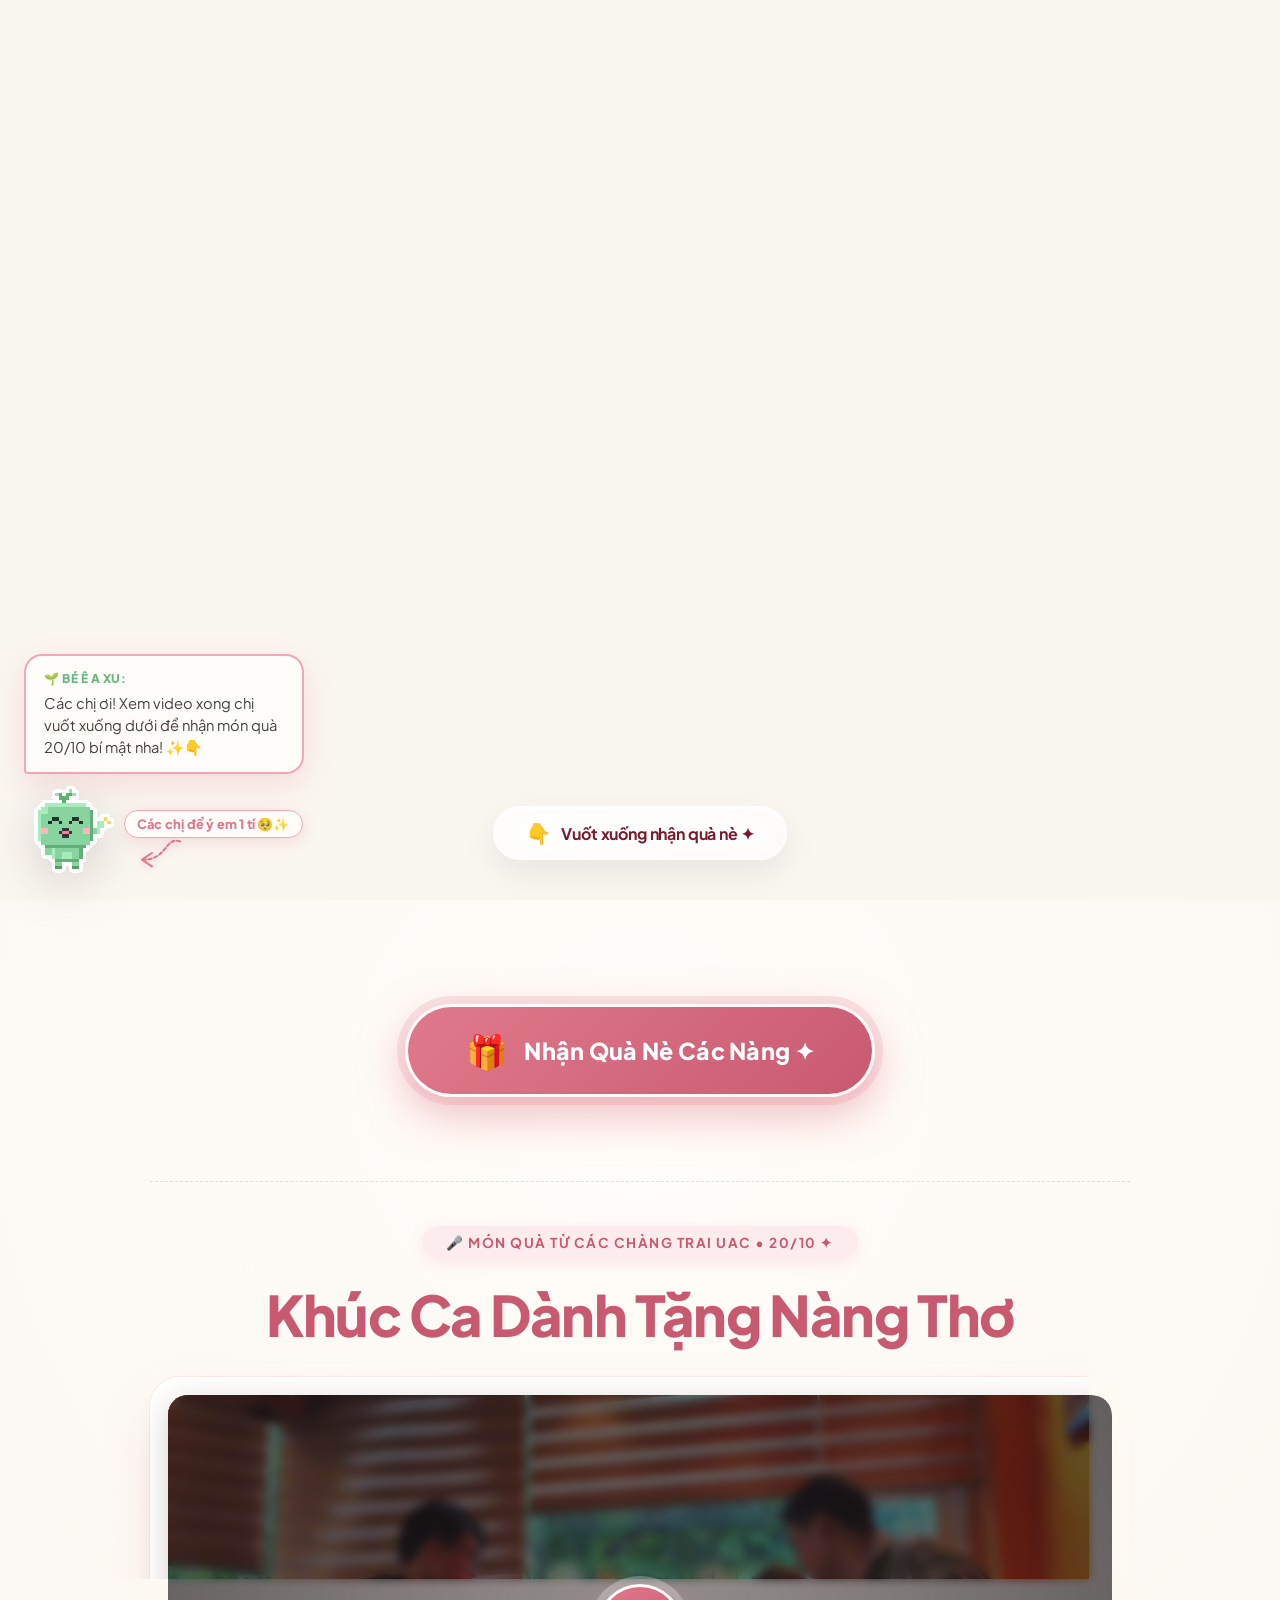
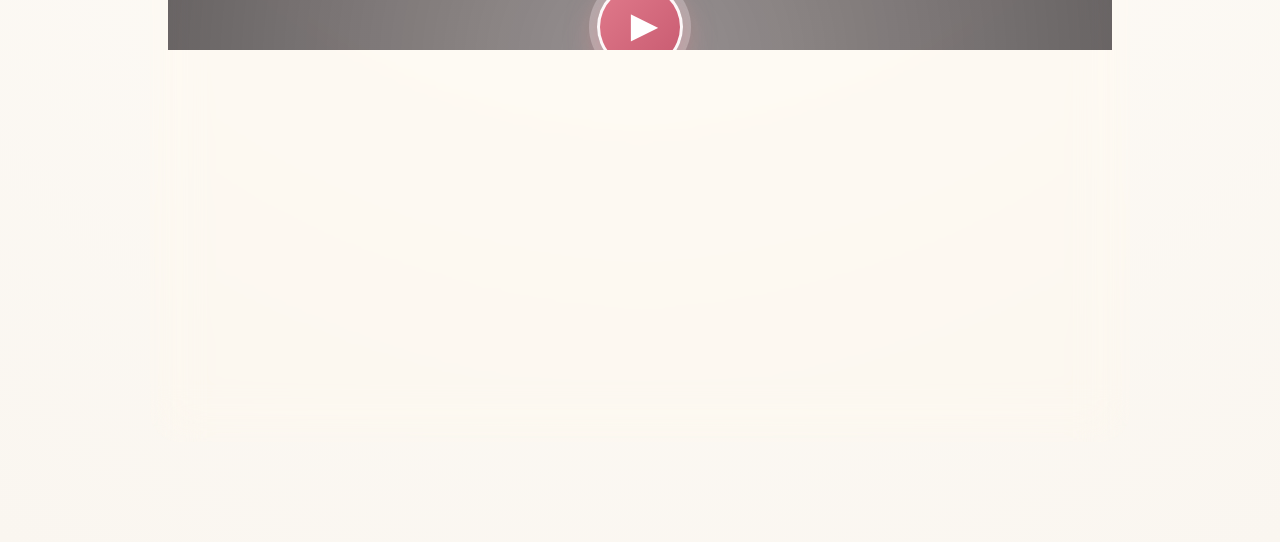
==== commit 053b4e0e: "update" ====
--- a/index.html
+++ b/index.html
@@ -4,6 +4,21 @@
   <meta charset="UTF-8">
   <meta name="viewport" content="width=device-width, initial-scale=1.0">
   <title>UAC • Chúc Mừng 20/10 — Nơi Nàng Thơ Tỏa Sắc 🌸</title>
+  <meta name="description" content="Món quà 20/10 độc bản từ các chàng trai UAC gửi tặng các nàng thơ UAC Art Club ✨">
+
+  <!-- Open Graph / Facebook / Zalo Preview -->
+  <meta property="og:type" content="website">
+  <meta property="og:title" content="UAC • Chúc Mừng 20/10 — Nơi Nàng Thơ Tỏa Sắc 🌸">
+  <meta property="og:description" content="Món quà 20/10 độc bản từ các chàng trai UAC gửi tặng các nàng thơ UAC Art Club ✨">
+  <meta property="og:image" content="assets/images/preview_web.png">
+  <meta property="og:image:width" content="1917">
+  <meta property="og:image:height" content="1077">
+
+  <!-- Twitter Card -->
+  <meta name="twitter:card" content="summary_large_image">
+  <meta name="twitter:title" content="UAC • Chúc Mừng 20/10 — Nơi Nàng Thơ Tỏa Sắc 🌸">
+  <meta name="twitter:description" content="Món quà 20/10 độc bản từ các chàng trai UAC gửi tặng các nàng thơ UAC Art Club ✨">
+  <meta name="twitter:image" content="assets/images/preview_web.png">
   
   <!-- Favicon -->
   <link rel="icon" href="data:image/svg+xml,<svg xmlns=%22http://www.w3.org/2000/svg%22 viewBox=%220 0 100 100%22><text y=%22.9em%22 font-size=%2290%22>🌸</text></svg>">
@@ -69,7 +84,7 @@
   <script src="https://cdn.jsdelivr.net/npm/canvas-confetti@1.9.3/dist/confetti.browser.min.js"></script>
   
   <!-- CSS Styles with cache buster -->
-  <link rel="stylesheet" href="assets/css/styles.css?v=20108">
+  <link rel="stylesheet" href="assets/css/styles.css?v=20110">
 </head>
 <body>
 
--- a/assets/css/styles.css
+++ b/assets/css/styles.css
@@ -74,11 +74,20 @@
   --transition: all 0.35s cubic-bezier(0.34, 1.56, 0.64, 1);
 }
 
-* {
+*, *::before, *::after {
   margin: 0;
   padding: 0;
   box-sizing: border-box;
   -webkit-font-smoothing: antialiased;
+  -moz-osx-font-smoothing: grayscale;
+}
+
+html, body, button, input, select, textarea, optgroup {
+  font-family: 'Plus Jakarta Sans', -apple-system, BlinkMacSystemFont, 'Segoe UI', Roboto, Helvetica, Arial, sans-serif;
+}
+
+button, input, select, textarea {
+  font-family: inherit !important;
 }
 
 body {
@@ -522,6 +531,7 @@
 
 .btn-open-surprise {
   position: relative;
+  font-family: 'Plus Jakarta Sans', -apple-system, BlinkMacSystemFont, 'Segoe UI', Roboto, sans-serif !important;
   background: linear-gradient(135deg, #E07A8B 0%, #C85A70 100%);
   border: 3px solid rgba(255, 255, 255, 0.95);
   color: #FFFFFF;
@@ -539,6 +549,11 @@
   transition: var(--transition);
   overflow: hidden;
   animation: surpriseBtnPulse 2.6s infinite;
+}
+
+.btn-open-surprise span {
+  font-family: inherit !important;
+  font-weight: 800;
 }
 
 @keyframes surpriseBtnPulse {
@@ -792,6 +807,7 @@
 
 .btn-submit-auth {
   margin-top: 10px;
+  font-family: 'Plus Jakarta Sans', sans-serif !important;
   background: linear-gradient(135deg, var(--pink-primary) 0%, var(--rose-deep) 100%);
   color: #FFFFFF;
   border: none;
@@ -880,6 +896,7 @@
 }
 
 .btn-logout {
+  font-family: inherit !important;
   background: #FFFDF9;
   border: 1px solid #F0D9DD;
   color: var(--text-muted);
@@ -1085,6 +1102,7 @@
 }
 
 .act-btn {
+  font-family: inherit !important;
   padding: 15px 32px;
   border-radius: var(--radius-full);
   font-size: 1.05rem;
@@ -1376,6 +1394,7 @@
   }
 
   .btn-open-surprise {
+    font-family: 'Plus Jakarta Sans', sans-serif !important;
     padding: 16px 24px;
     font-size: clamp(1.05rem, 4vw, 1.2rem);
     width: 100%;
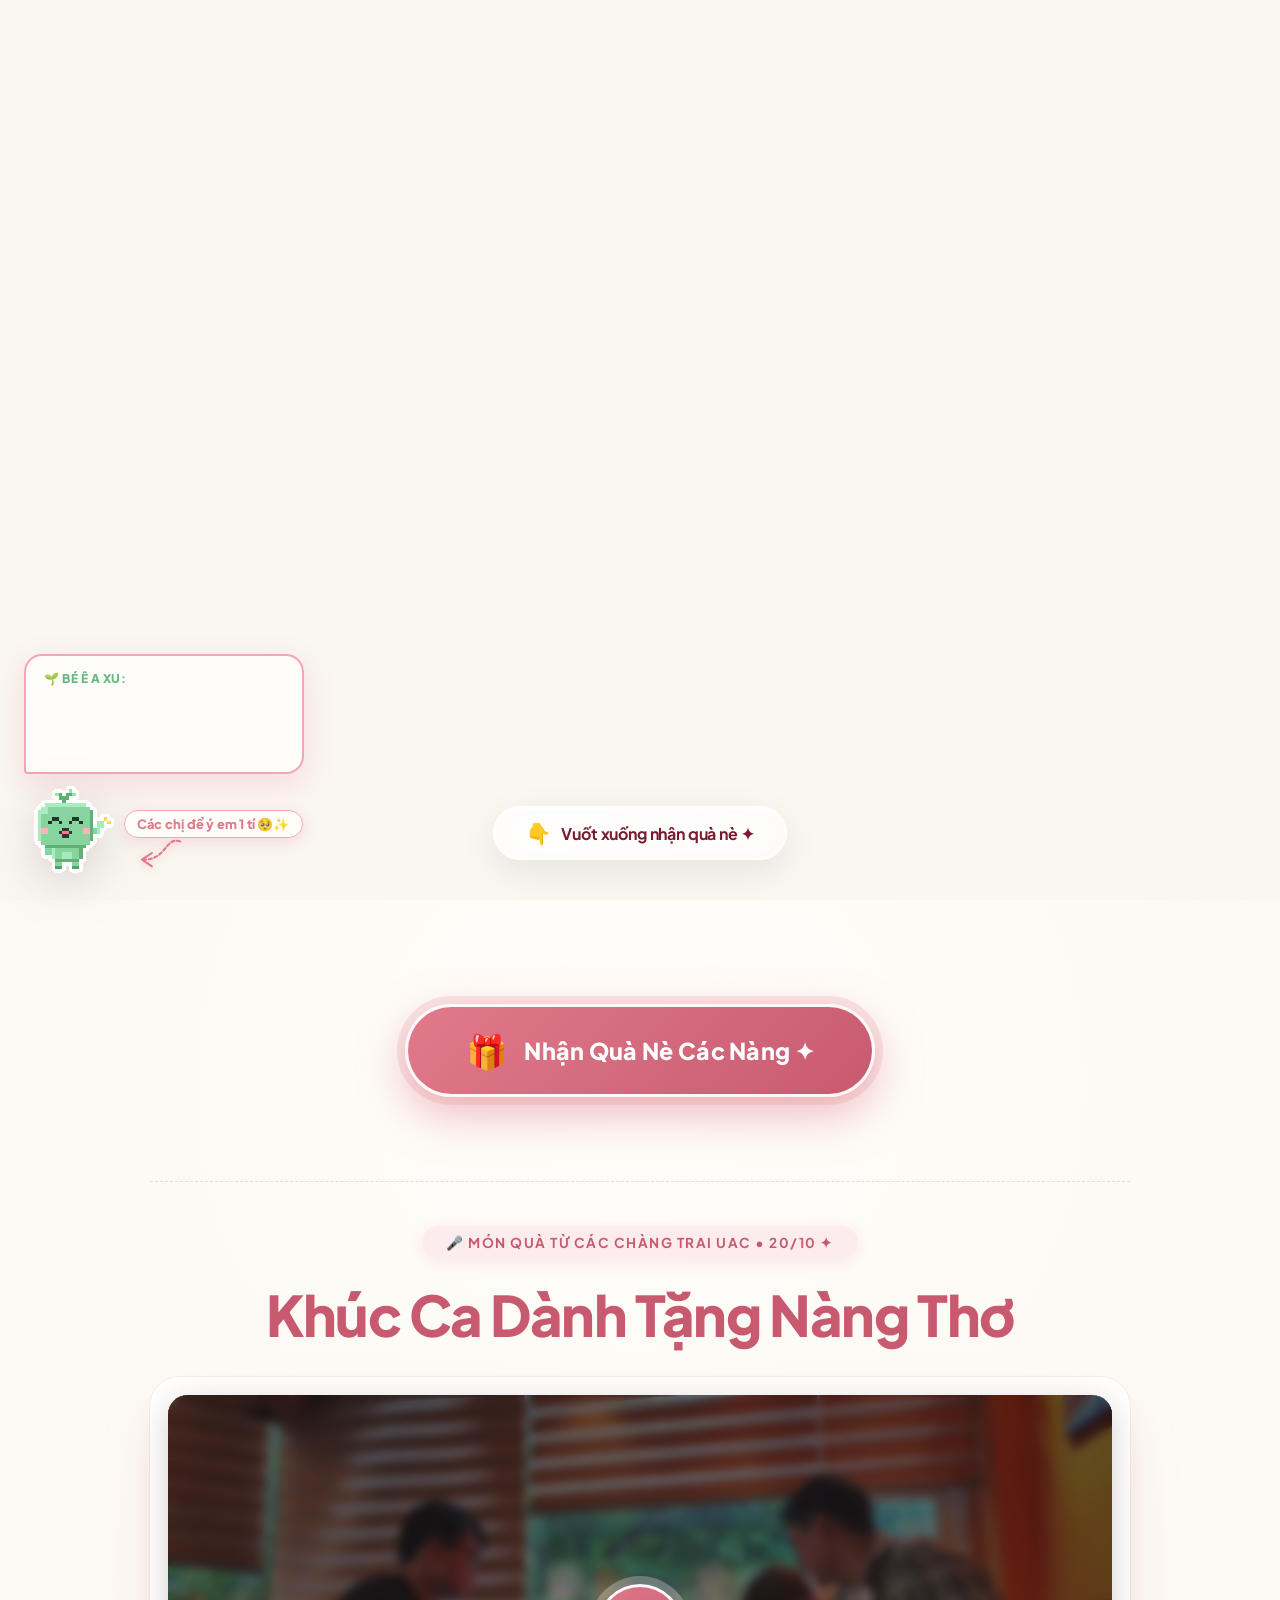
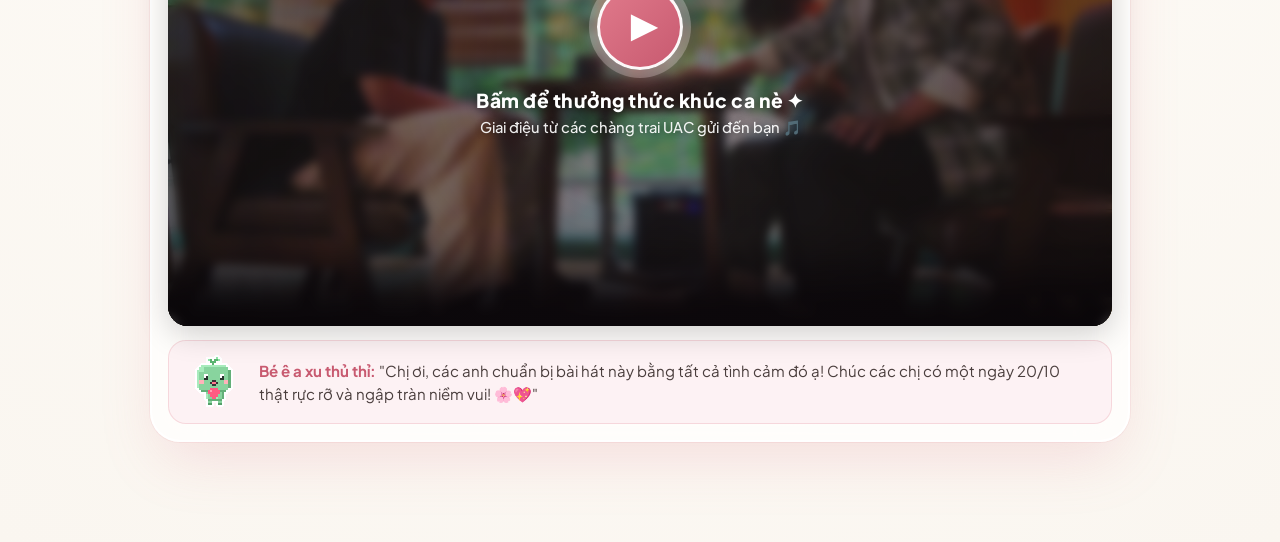
==== commit b3df741b: "oh no" ====
--- a/index.html
+++ b/index.html
@@ -84,7 +84,7 @@
   <script src="https://cdn.jsdelivr.net/npm/canvas-confetti@1.9.3/dist/confetti.browser.min.js"></script>
   
   <!-- CSS Styles with cache buster -->
-  <link rel="stylesheet" href="assets/css/styles.css?v=20110">
+  <link rel="stylesheet" href="assets/css/styles.css?v=20115">
 </head>
 <body>
 
@@ -211,6 +211,65 @@
           <span>✨ Mở Hộp Quà Bí Mật ✦</span>
         </button>
       </form>
+
+      <!-- Nút Tra Cứu Pass Cho Các Nàng Tự Mò -->
+      <div class="auth-lookup-box">
+        <button type="button" class="btn-open-lookup" id="btnOpenLookup">
+          <span class="lookup-btn-icon">🔍</span>
+          <span>Chưa biết nickname & pass? <strong>Tra cứu tại đây nè! ✦</strong></span>
+        </button>
+      </div>
+    </div>
+  </div>
+
+
+  <!-- ========================================================
+       MODAL TRA CỨU NICKNAME & PASS (CHO CÁC NÀNG TỰ MÒ)
+       ======================================================== -->
+  <div class="modal-overlay lookup-modal-overlay" id="lookupModal">
+    <div class="lookup-card">
+      <button class="modal-close-btn" id="btnCloseLookup" title="Đóng">&times;</button>
+      
+      <div class="lookup-header">
+        <span class="lookup-badge">🗝️ SỔ TAY BÍ MẬT UAC</span>
+        <h3 class="lookup-title">Tra Cứu Nickname & Pass ✨</h3>
+        <p class="lookup-desc">
+          Các nàng thơ tìm đúng tên mình để lấy chìa khóa mở hộp quà nhé!
+        </p>
+      </div>
+
+      <!-- Live Search Box -->
+      <div class="lookup-search-box">
+        <span class="search-icon">🔍</span>
+        <input type="text" id="lookupSearchInput" placeholder="Nhập tên hoặc ban của bạn để tìm nhanh..." autocomplete="off">
+        <button type="button" class="search-clear-btn" id="btnClearLookupSearch" title="Xóa tìm kiếm">&times;</button>
+      </div>
+
+      <!-- Table Container -->
+      <div class="lookup-table-container">
+        <table class="lookup-table">
+          <thead>
+            <tr>
+              <th>Họ và Tên</th>
+              <th>Ban / Bộ phận</th>
+              <th>Nickname</th>
+              <th>Pass</th>
+              <th>Thao tác</th>
+            </tr>
+          </thead>
+          <tbody id="lookupTableBody">
+            <!-- Dynamically populated from UAC_MEMBERS -->
+          </tbody>
+        </table>
+        
+        <div class="lookup-empty" id="lookupEmpty" style="display: none;">
+          <span>🌸</span> Không tìm thấy nàng thơ nào với từ khóa này rồi chị ơi!
+        </div>
+      </div>
+
+      <div class="lookup-footer-note">
+        <span>💡 Bấm nút <strong>"Chọn nè ✨"</strong> để tự động điền Nickname & Pass và mở hộp quà ngay nha!</span>
+      </div>
     </div>
   </div>
 
@@ -221,12 +280,8 @@
   <section class="sanctuary-section" id="sanctuarySection">
     <!-- Sanctuary Navbar -->
     <div class="sanctuary-nav">
-      <div class="uac-badge">
-        <span class="badge-icon">🌸</span>
-        <span>UAC • Kỷ Niệm 20/10 Độc Bản</span>
-      </div>
-      <button class="btn-logout" id="btnLogout">
-        <span>🚪</span> Đổi Tài Khoản Khác
+      <button class="btn-logout" id="btnLogout" title="Về trang chủ">
+        <span>🏠</span> Về Trang Chủ
       </button>
     </div>
 
@@ -246,6 +301,11 @@
             <img class="user-photo" id="userPhoto" src="" alt="Chân dung nàng thơ UAC">
             <div class="portrait-tag" id="userTag">UAC ARTIST</div>
           </div>
+
+          <!-- Nút Tải Thiệp Kỷ Niệm (Story) ngay dưới ảnh chân dung -->
+          <button class="act-btn act-btn-export" id="btnExportStory" title="Tải ảnh thiệp 9:16 để đăng Story Facebook / Instagram">
+            <span>📸</span> Tải Thiệp Kỷ Niệm (Story)
+          </button>
         </div>
 
         <!-- Right Column: Heartfelt Wish & Details -->
@@ -275,16 +335,6 @@
         </div>
 
       </div>
-    </div>
-
-    <!-- Sanctuary Action Buttons -->
-    <div class="sanctuary-actions">
-      <button class="act-btn act-btn-export" id="btnExportStory">
-        <span>📸</span> Tải Thiệp Kỷ Niệm (Story)
-      </button>
-      <button class="act-btn act-btn-heart" id="btnHeart">
-        <span>💖</span> Thả Tim Yêu Thương <span class="heart-counter" id="heartCount">999+</span>
-      </button>
     </div>
   </section>
 
@@ -321,7 +371,7 @@
 
 
   <!-- Data & Application Logic Scripts -->
-  <script src="assets/js/data.js?v=20108"></script>
-  <script src="assets/js/app.js?v=20108"></script>
+  <script src="assets/js/data.js?v=20115"></script>
+  <script src="assets/js/app.js?v=20115"></script>
 </body>
 </html>
--- a/assets/css/styles.css
+++ b/assets/css/styles.css
@@ -830,46 +830,264 @@
   box-shadow: 0 12px 28px rgba(200, 90, 112, 0.45);
 }
 
-/* Demo Accounts Quick Select */
-.demo-accounts-box {
-  margin-top: 24px;
-  padding-top: 18px;
-  border-top: 1px dashed #EEDCDA;
+/* ========================================================
+   LOOKUP PASS & NICKNAME (TRA CỨU DÀNH CHO CÁC NÀNG)
+   ======================================================== */
+.auth-lookup-box {
+  margin-top: 18px;
+  padding-top: 14px;
+  border-top: 1px dashed rgba(224, 122, 139, 0.25);
   text-align: center;
 }
 
-.demo-title {
+.btn-open-lookup {
+  font-family: inherit !important;
+  background: rgba(254, 235, 237, 0.7);
+  border: 1.5px dashed var(--pink-primary);
+  color: var(--rose-deep);
+  padding: 10px 18px;
+  border-radius: var(--radius-full);
+  font-size: 0.86rem;
+  font-weight: 700;
+  cursor: pointer;
+  display: inline-flex;
+  align-items: center;
+  justify-content: center;
+  gap: 8px;
+  transition: var(--transition);
+  width: 100%;
+}
+
+.btn-open-lookup:hover {
+  background: #FFFDF9;
+  border-style: solid;
+  transform: translateY(-2px);
+  box-shadow: 0 6px 18px rgba(224, 122, 139, 0.22);
+  color: var(--pink-primary);
+}
+
+.lookup-btn-icon {
+  font-size: 1rem;
+}
+
+/* Modal Overlay & Card for Lookup */
+.lookup-modal-overlay {
+  z-index: 1100;
+}
+
+.lookup-card {
+  position: relative;
+  background: #FFFDF9;
+  border-radius: var(--radius-lg);
+  border: 2px solid #F8E2E6;
+  box-shadow: 0 25px 60px rgba(74, 62, 61, 0.28);
+  width: 94%;
+  max-width: 680px;
+  max-height: 85vh;
+  padding: 28px 24px 20px;
+  display: flex;
+  flex-direction: column;
+  transform: scale(0.95) translateY(15px);
+  transition: all 0.35s cubic-bezier(0.34, 1.56, 0.64, 1);
+}
+
+.modal-overlay.active .lookup-card {
+  transform: scale(1) translateY(0);
+}
+
+.lookup-header {
+  text-align: center;
+  margin-bottom: 6px;
+}
+
+.lookup-badge {
+  display: inline-block;
+  background: #FFF0F3;
+  color: var(--rose-deep);
+  border: 1px solid #FAD1D8;
+  font-size: 0.75rem;
+  font-weight: 800;
+  letter-spacing: 0.5px;
+  padding: 3px 12px;
+  border-radius: var(--radius-full);
+  text-transform: uppercase;
+}
+
+.lookup-title {
+  font-size: 1.35rem;
+  font-weight: 800;
+  color: var(--text-main);
+  margin: 8px 0 4px;
+}
+
+.lookup-desc {
+  font-size: 0.88rem;
+  color: var(--text-muted);
+  line-height: 1.45;
+}
+
+/* Search Box */
+.lookup-search-box {
+  position: relative;
+  margin: 14px 0 12px;
+}
+
+.lookup-search-box .search-icon {
+  position: absolute;
+  left: 14px;
+  top: 50%;
+  transform: translateY(-50%);
+  font-size: 0.95rem;
+  pointer-events: none;
+  opacity: 0.6;
+}
+
+.lookup-search-box input {
+  width: 100%;
+  padding: 11px 40px 11px 38px;
+  border-radius: var(--radius-full);
+  border: 1.5px solid #F0D9DD;
+  background: #FFFFFF;
+  font-size: 0.92rem;
+  color: var(--text-main);
+  outline: none;
+  transition: var(--transition);
+}
+
+.lookup-search-box input:focus {
+  border-color: var(--pink-primary);
+  box-shadow: 0 0 0 4px rgba(224, 122, 139, 0.15);
+}
+
+.search-clear-btn {
+  position: absolute;
+  right: 12px;
+  top: 50%;
+  transform: translateY(-50%);
+  background: none;
+  border: none;
+  font-size: 1.3rem;
+  line-height: 1;
+  color: #A49897;
+  cursor: pointer;
+  display: none;
+}
+
+.search-clear-btn:hover {
+  color: var(--text-main);
+}
+
+/* Table Container */
+.lookup-table-container {
+  flex: 1;
+  overflow-y: auto;
+  max-height: 48vh;
+  border: 1px solid #F2E4E6;
+  border-radius: var(--radius-md);
+  background: #FFFFFF;
+}
+
+.lookup-table {
+  width: 100%;
+  border-collapse: collapse;
+  font-size: 0.88rem;
+  text-align: left;
+}
+
+.lookup-table thead th {
+  position: sticky;
+  top: 0;
+  background: #FFF3F5;
+  color: var(--rose-deep);
+  padding: 10px 12px;
+  font-weight: 800;
+  border-bottom: 2px solid #F2D5DA;
+  z-index: 2;
+  white-space: nowrap;
+}
+
+.lookup-table tbody td {
+  padding: 10px 12px;
+  border-bottom: 1px solid #F8ECEE;
+  color: var(--text-main);
+  vertical-align: middle;
+}
+
+.lookup-table tbody tr:hover {
+  background: #FFF8F9;
+}
+
+.lookup-user-cell {
+  display: flex;
+  flex-direction: column;
+  gap: 2px;
+}
+
+.lookup-user-name {
+  font-weight: 700;
+  color: var(--text-main);
+}
+
+.lookup-user-badge {
+  font-size: 0.72rem;
+  color: var(--rose-deep);
+}
+
+.lookup-dept-text {
+  font-size: 0.82rem;
+  color: var(--text-muted);
+}
+
+.lookup-code-chip {
+  background: #FAF6F0;
+  border: 1px solid #EADBCE;
+  padding: 3px 8px;
+  border-radius: 6px;
+  font-family: monospace, sans-serif;
+  font-weight: 700;
+  color: var(--text-main);
+  font-size: 0.85rem;
+}
+
+.lookup-pass-chip {
+  background: #FFF0F3;
+  border-color: #FAD1D8;
+  color: var(--rose-deep);
+}
+
+.btn-lookup-pick {
+  font-family: inherit !important;
+  background: linear-gradient(135deg, var(--pink-primary) 0%, var(--rose-deep) 100%);
+  color: #FFFFFF;
+  border: none;
+  padding: 6px 14px;
+  border-radius: var(--radius-full);
+  font-weight: 700;
+  font-size: 0.78rem;
+  cursor: pointer;
+  white-space: nowrap;
+  transition: var(--transition);
+  box-shadow: 0 4px 12px rgba(200, 90, 112, 0.25);
+}
+
+.btn-lookup-pick:hover {
+  transform: scale(1.06);
+  box-shadow: 0 6px 16px rgba(200, 90, 112, 0.4);
+}
+
+.lookup-empty {
+  padding: 36px 16px;
+  text-align: center;
+  color: var(--text-muted);
+  font-size: 0.9rem;
+}
+
+.lookup-footer-note {
+  margin-top: 12px;
+  padding-top: 8px;
+  text-align: center;
   font-size: 0.8rem;
-  font-weight: 700;
   color: var(--text-muted);
-  text-transform: uppercase;
-  letter-spacing: 0.5px;
-  margin-bottom: 10px;
-}
-
-.demo-chips {
-  display: flex;
-  flex-wrap: wrap;
-  gap: 8px;
-  justify-content: center;
-}
-
-.demo-chip {
-  background: var(--bg-cream);
-  border: 1px solid #EADBDA;
-  border-radius: var(--radius-full);
-  padding: 6px 14px;
-  font-size: 0.82rem;
-  font-weight: 600;
-  color: var(--rose-deep);
-  cursor: pointer;
-  transition: var(--transition);
-}
-
-.demo-chip:hover {
-  background: var(--pink-light);
-  border-color: var(--pink-soft);
-  transform: translateY(-2px);
 }
 
 /* ========================================================
@@ -891,7 +1109,7 @@
   max-width: 1000px;
   margin: 0 auto 30px;
   display: flex;
-  justify-content: space-between;
+  justify-content: flex-end;
   align-items: center;
 }
 
@@ -912,9 +1130,10 @@
 }
 
 .btn-logout:hover {
-  background: #FDEDED;
-  color: #D32F2F;
-  border-color: #FFCDD2;
+  background: #FFF0F3;
+  color: var(--rose-deep);
+  border-color: var(--pink-soft);
+  transform: translateY(-1px);
 }
 
 /* Main Card Wrapper */
@@ -1125,6 +1344,16 @@
   box-shadow: 0 8px 24px rgba(224, 122, 139, 0.2);
 }
 
+.card-portrait-col .act-btn-export {
+  margin-top: 18px;
+  width: 100%;
+  max-width: 340px;
+  padding: 13px 20px;
+  font-size: 0.95rem;
+  justify-content: center;
+  border-radius: var(--radius-full);
+}
+
 .act-btn-export:hover {
   transform: translateY(-3px);
   background: #FFFFFF;
@@ -1420,6 +1649,13 @@
     max-width: 280px;
     margin: 0 auto;
   }
+
+  .card-portrait-col .act-btn-export {
+    max-width: 280px;
+    margin-top: 14px;
+    font-size: 0.9rem;
+    padding: 12px 18px;
+  }
   
   .card-sticker-corner {
     top: -16px;
@@ -1468,4 +1704,31 @@
     height: 28px;
     margin-left: 4px;
   }
-}
+
+  .lookup-card {
+    padding: 22px 14px 16px;
+    width: 96%;
+  }
+
+  .lookup-title {
+    font-size: 1.15rem;
+  }
+
+  .lookup-table {
+    font-size: 0.78rem;
+  }
+
+  .lookup-table thead th, .lookup-table tbody td {
+    padding: 8px 6px;
+  }
+
+  .lookup-code-chip {
+    padding: 2px 5px;
+    font-size: 0.78rem;
+  }
+
+  .btn-lookup-pick {
+    padding: 4px 8px;
+    font-size: 0.72rem;
+  }
+}
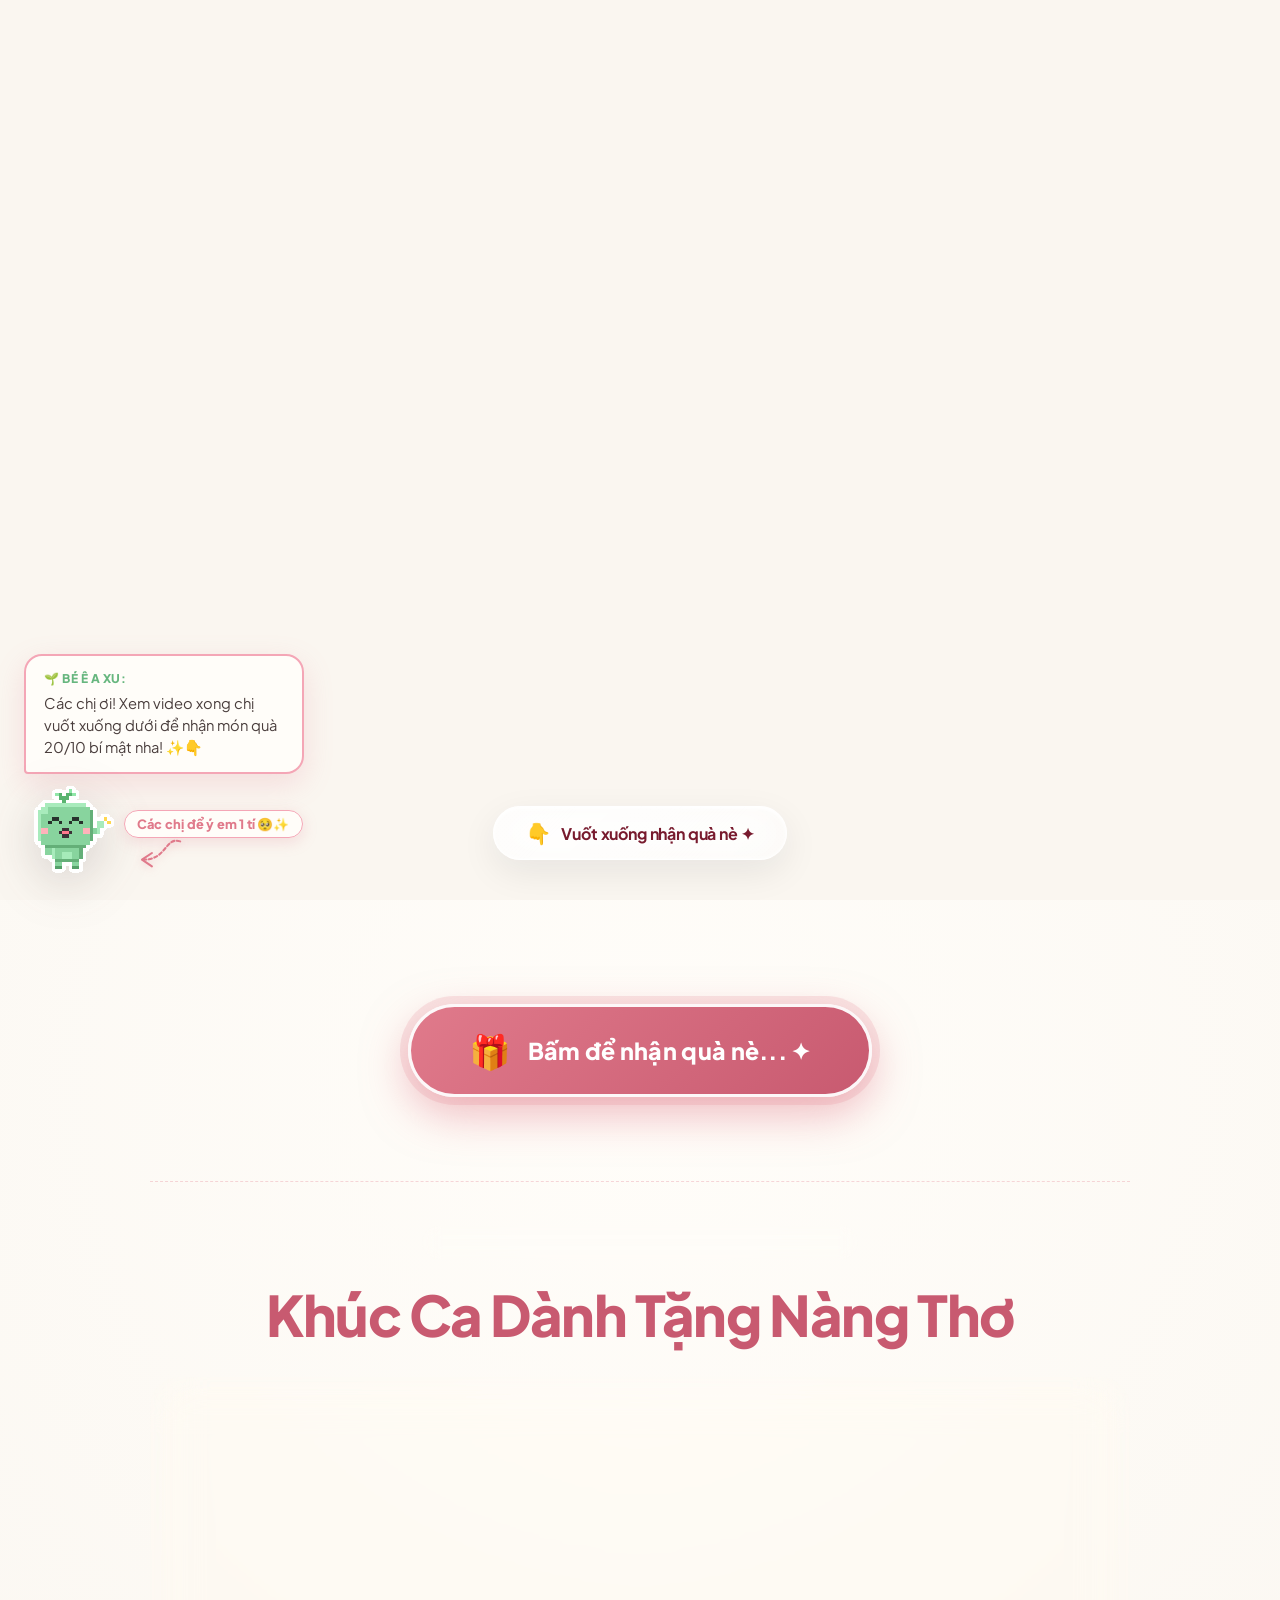
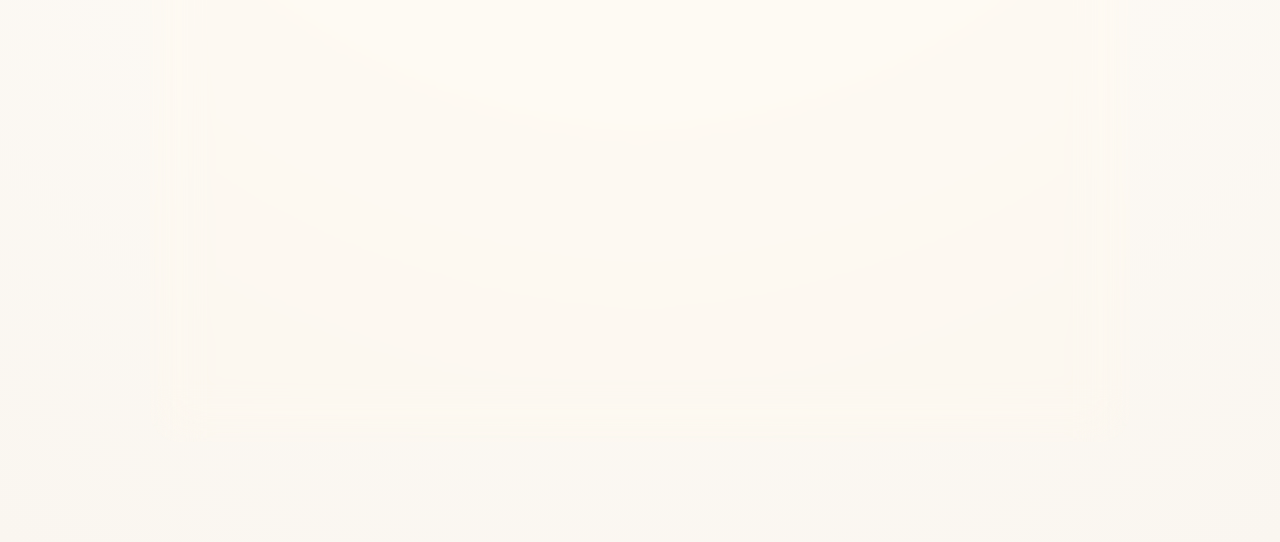
==== commit 53130687: "update 3 more girl" ====
--- a/index.html
+++ b/index.html
@@ -84,7 +84,7 @@
   <script src="https://cdn.jsdelivr.net/npm/canvas-confetti@1.9.3/dist/confetti.browser.min.js"></script>
   
   <!-- CSS Styles with cache buster -->
-  <link rel="stylesheet" href="assets/css/styles.css?v=20115">
+  <link rel="stylesheet" href="assets/css/styles.css?v=20117">
 </head>
 <body>
 
@@ -117,7 +117,7 @@
       <div class="gift-cta-wrap" id="giftSection">
         <button class="btn-open-surprise" id="btnOpenSurprise">
           <span class="icon-box">🎁</span>
-          <span>Nhận Quà Nè Các Nàng ✦</span>
+          <span>Bấm để nhận quà nè... ✦</span>
         </button>
       </div>
 
@@ -371,7 +371,7 @@
 
 
   <!-- Data & Application Logic Scripts -->
-  <script src="assets/js/data.js?v=20115"></script>
-  <script src="assets/js/app.js?v=20115"></script>
+  <script src="assets/js/data.js?v=20117"></script>
+  <script src="assets/js/app.js?v=20117"></script>
 </body>
 </html>
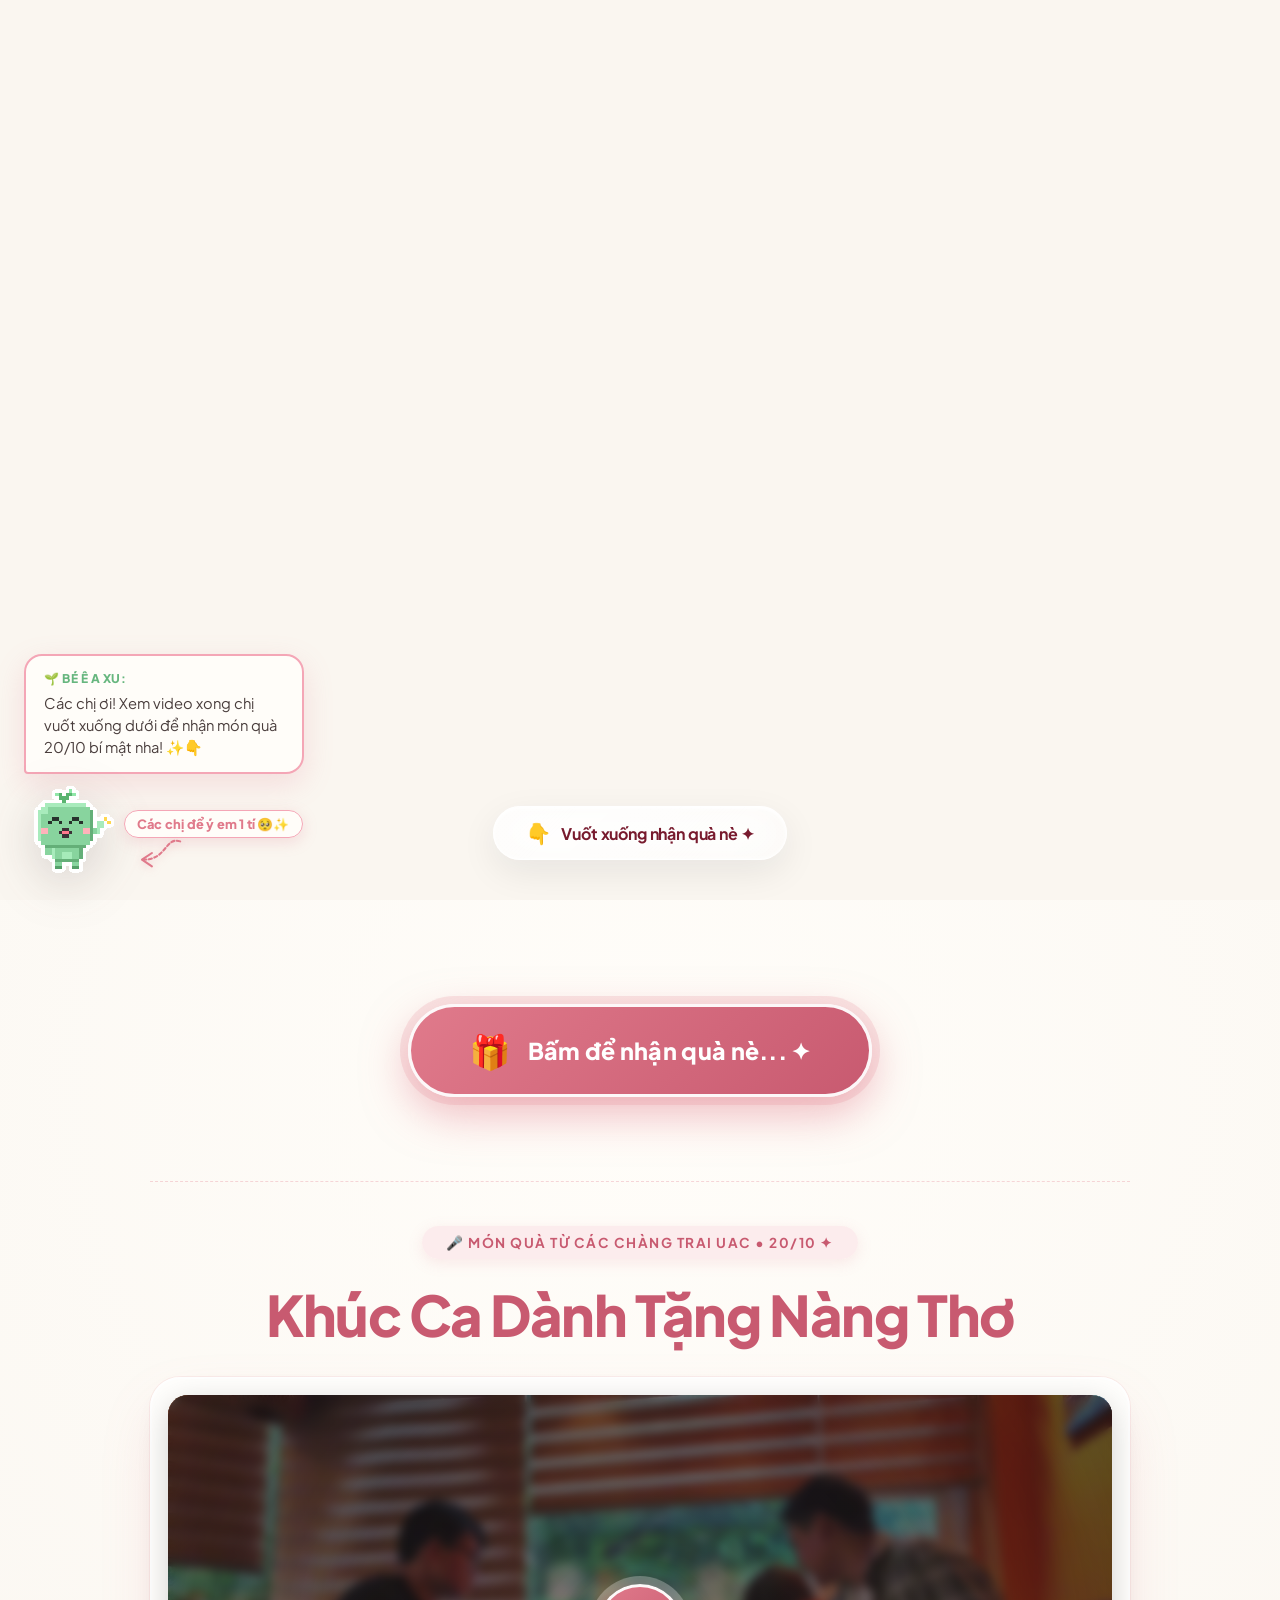
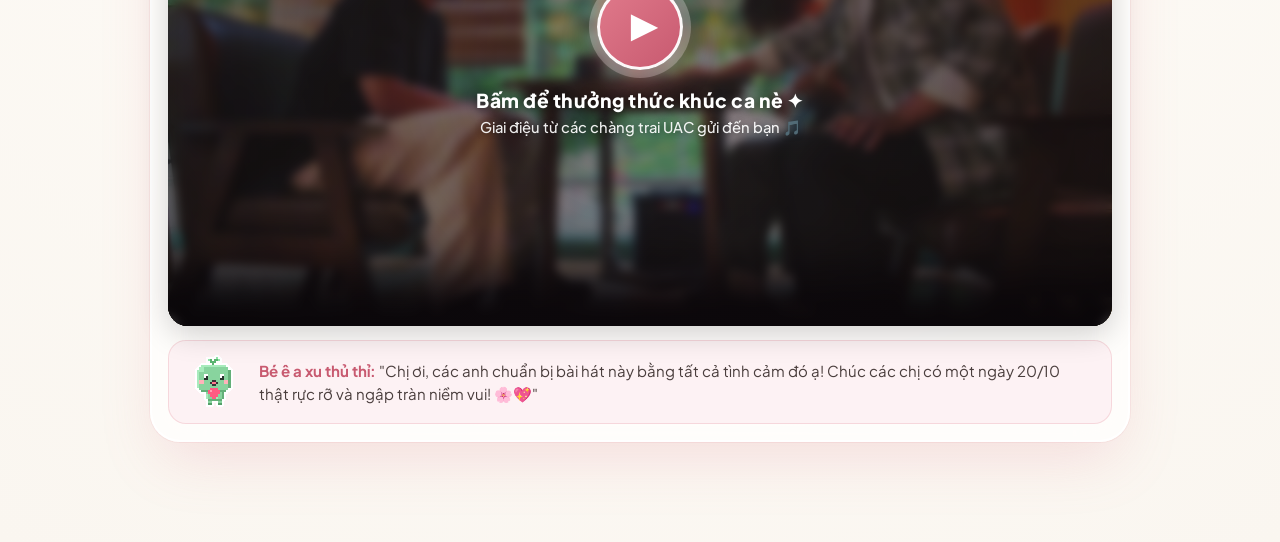
==== commit 849e2086: "update mobile ver" ====
--- a/index.html
+++ b/index.html
@@ -84,7 +84,7 @@
   <script src="https://cdn.jsdelivr.net/npm/canvas-confetti@1.9.3/dist/confetti.browser.min.js"></script>
   
   <!-- CSS Styles with cache buster -->
-  <link rel="stylesheet" href="assets/css/styles.css?v=20117">
+  <link rel="stylesheet" href="assets/css/styles.css?v=20119">
 </head>
 <body>
 
@@ -371,7 +371,7 @@
 
 
   <!-- Data & Application Logic Scripts -->
-  <script src="assets/js/data.js?v=20117"></script>
-  <script src="assets/js/app.js?v=20117"></script>
+  <script src="assets/js/data.js?v=20118"></script>
+  <script src="assets/js/app.js?v=20119"></script>
 </body>
 </html>
--- a/assets/css/styles.css
+++ b/assets/css/styles.css
@@ -1392,6 +1392,7 @@
   flex-direction: column;
   align-items: flex-start;
   pointer-events: none; /* Let speech bubble click through if needed, mascot button captures pointer */
+  transition: opacity 0.28s ease, visibility 0.28s ease, transform 0.28s cubic-bezier(0.34, 1.56, 0.64, 1);
 }
 
 .mascot-bubble {
@@ -1705,6 +1706,18 @@
     margin-left: 4px;
   }
 
+  /* Ẩn Bé ê a xu trên mobile khi đang ở giao diện nhập pass hoặc tra cứu pass để không che các nút */
+  #gatewayModal.active ~ .mascot-companion-widget,
+  #lookupModal.active ~ .mascot-companion-widget,
+  body.modal-open .mascot-companion-widget,
+  body:has(#gatewayModal.active) .mascot-companion-widget,
+  body:has(#lookupModal.active) .mascot-companion-widget {
+    opacity: 0 !important;
+    visibility: hidden !important;
+    pointer-events: none !important;
+    transform: translateY(24px) scale(0.85) !important;
+  }
+
   .lookup-card {
     padding: 22px 14px 16px;
     width: 96%;
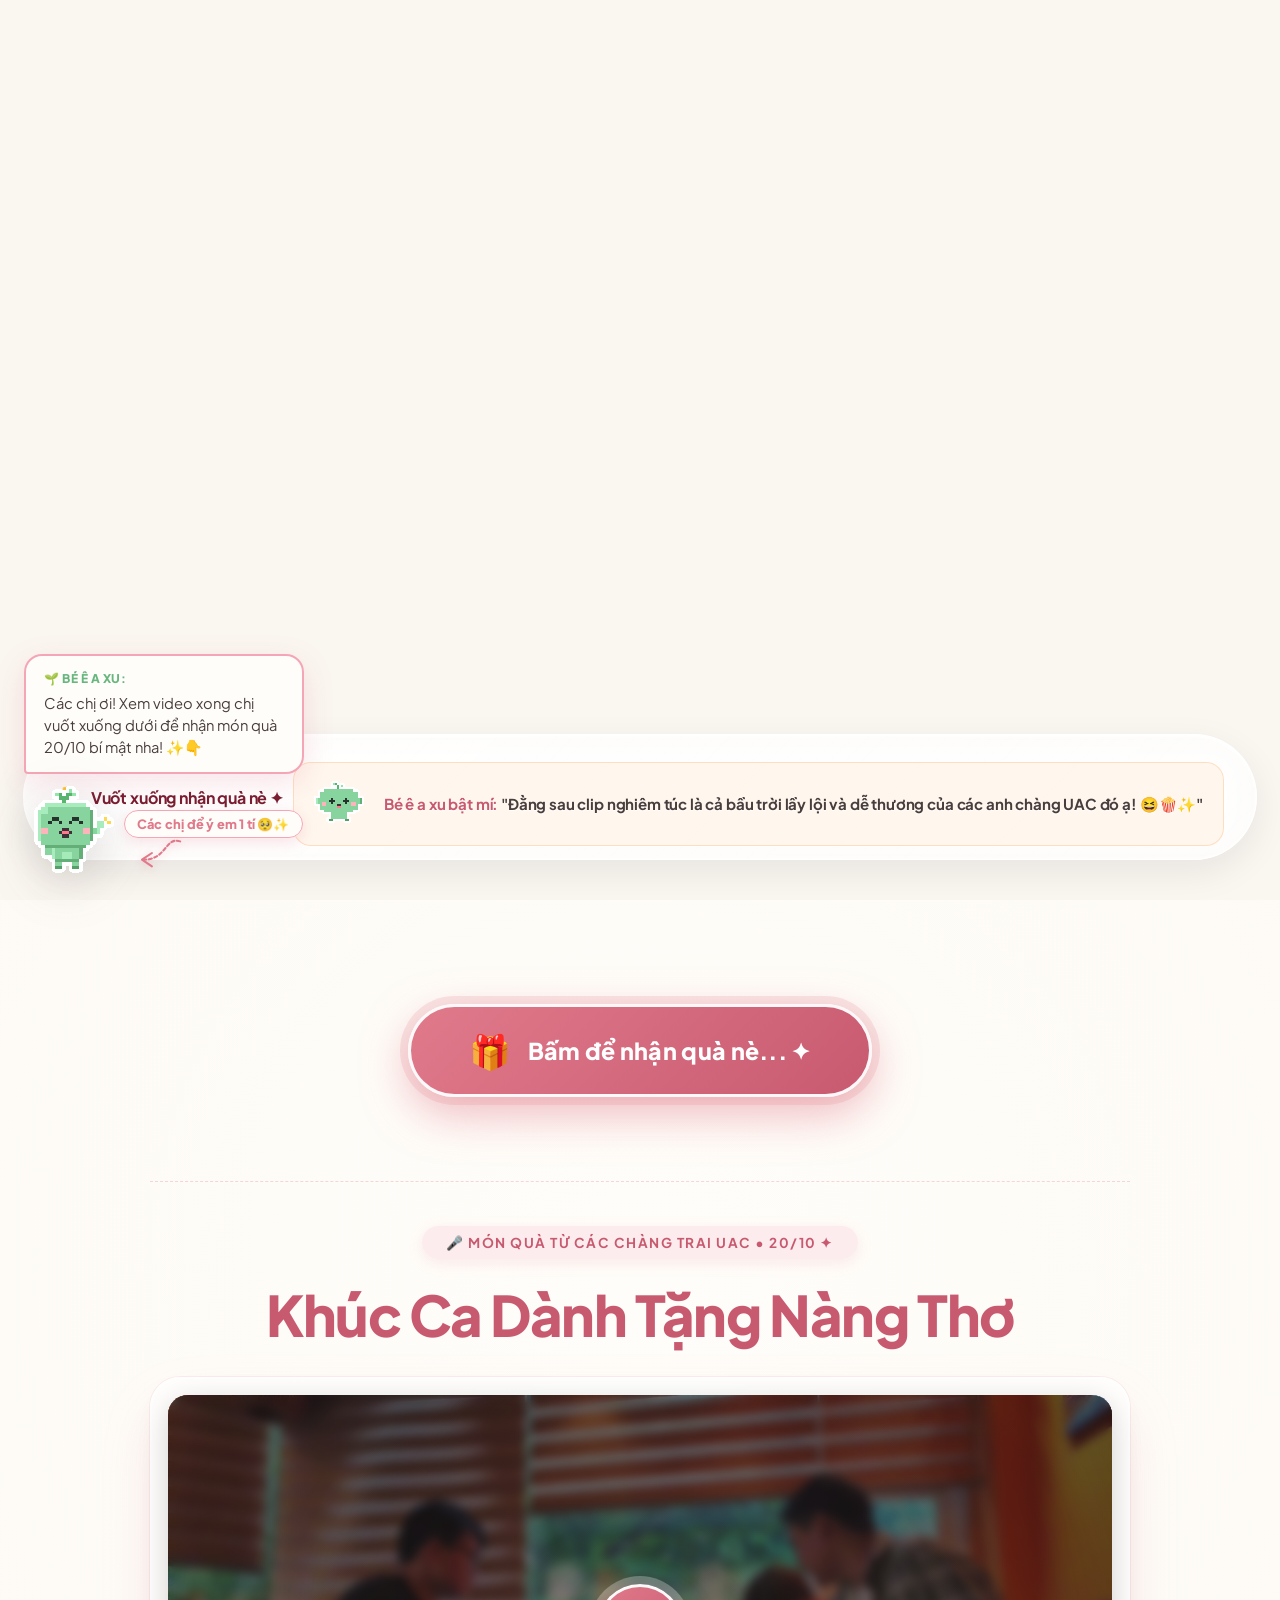
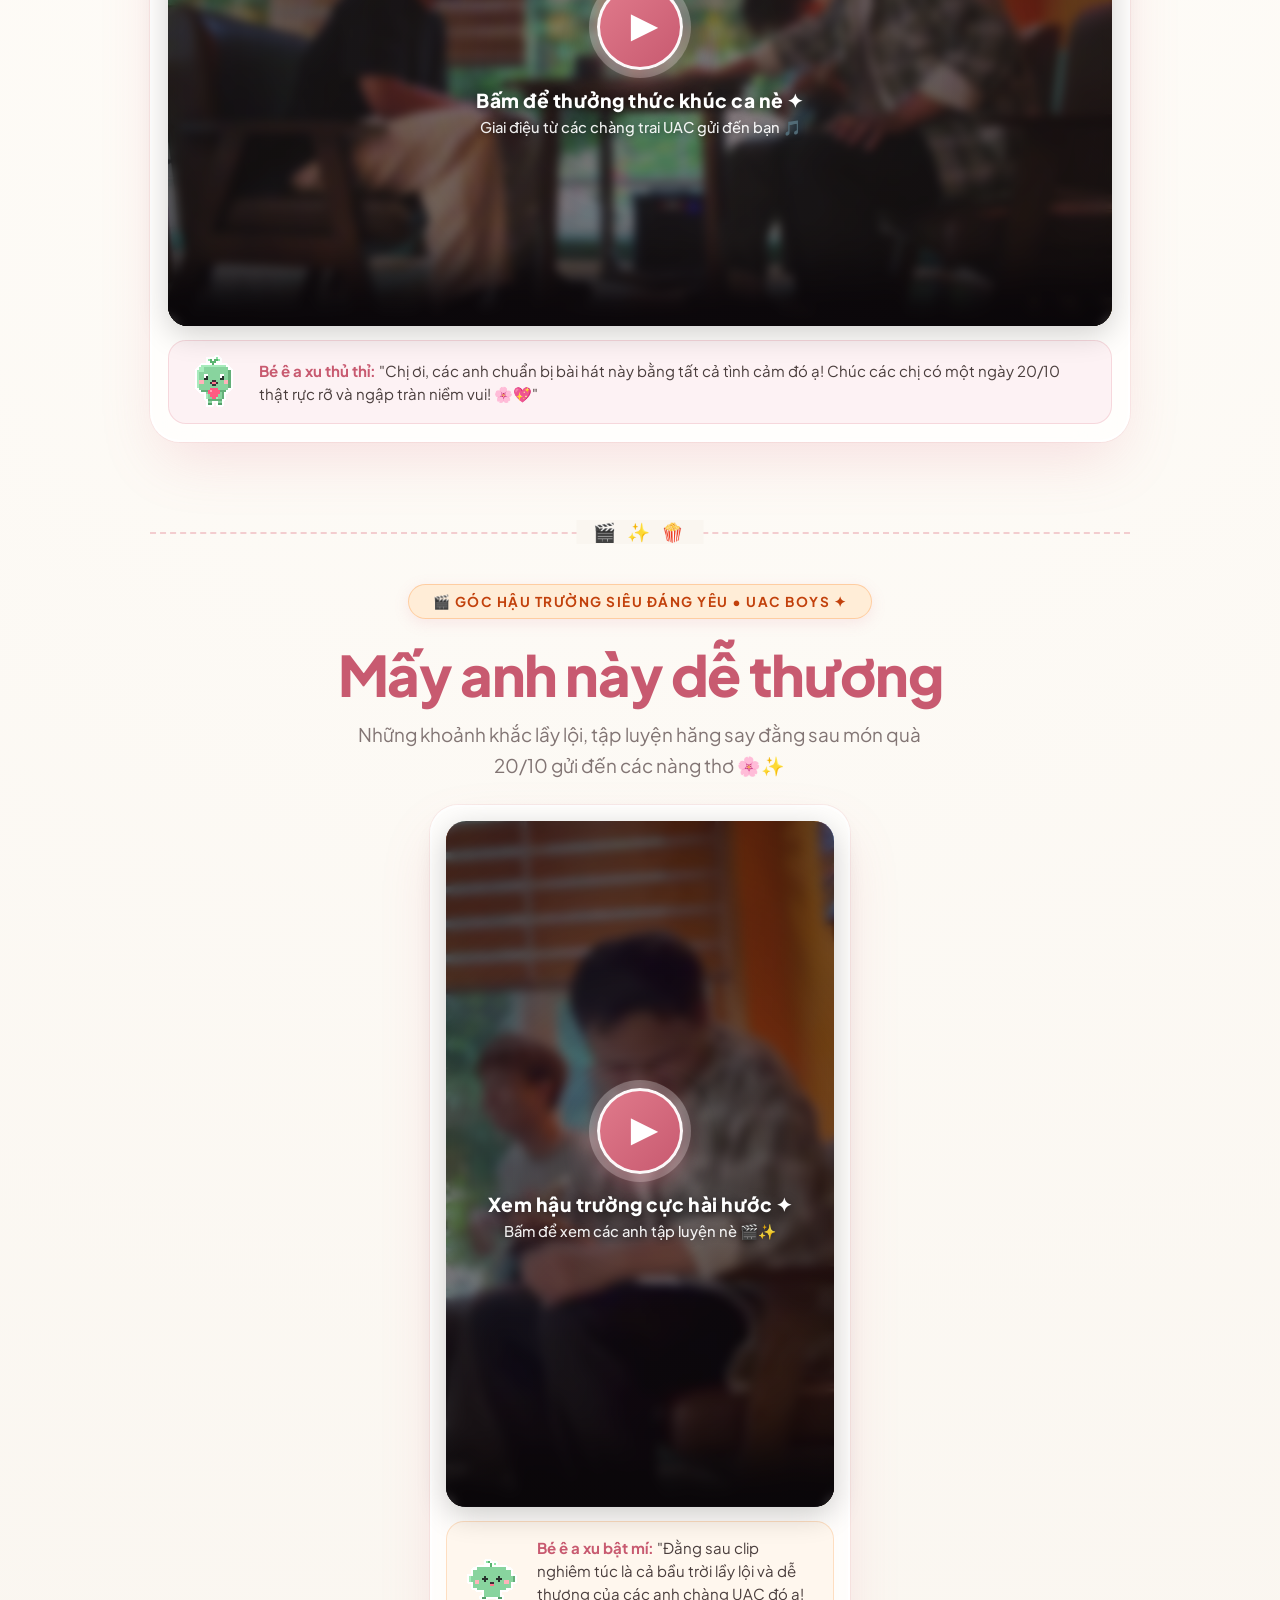
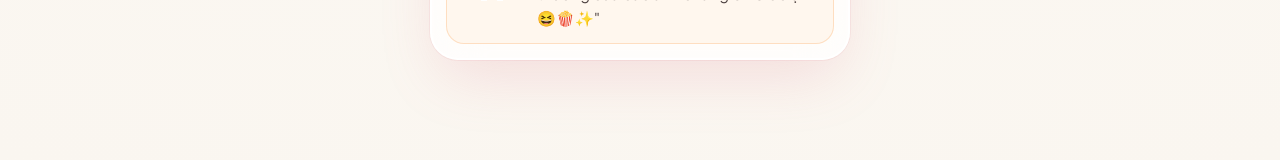
==== commit daeec8df: "na na" ====
--- a/index.html
+++ b/index.html
@@ -84,7 +84,7 @@
   <script src="https://cdn.jsdelivr.net/npm/canvas-confetti@1.9.3/dist/confetti.browser.min.js"></script>
   
   <!-- CSS Styles with cache buster -->
-  <link rel="stylesheet" href="assets/css/styles.css?v=20119">
+  <link rel="stylesheet" href="assets/css/styles.css?v=20120">
 </head>
 <body>
 
@@ -103,6 +103,18 @@
     <div class="scroll-down-hint" id="scrollDownHint" title="Bấm để cuộn xuống">
       <span class="scroll-arrow">👇</span>
       <span>Vuốt xuống nhận quà nè ✦</span>
+<!-- Mascot Cheer Note cho Hậu Trường -->
+          <div class="singing-mascot-cheer bts-mascot-cheer">
+            <div class="cheer-mascot-img-wrap">
+              <img class="pixel-sprite" src="assets/mascot/be_mam_slam.png" alt="Bé ê a xu Cười Tít Mắt">
+            </div>
+            <div class="cheer-speech">
+              <p><strong>Bé ê a xu bật mí:</strong> "Đằng sau clip nghiêm túc là cả bầu trời lầy lội và dễ thương của các anh chàng UAC đó ạ! 😆🍿✨"</p>
+            </div>
+          </div>
+        </div>
+      </div>
+
     </div>
   </section>
 
@@ -165,7 +177,53 @@
         </div>
       </div>
 
-    </div>
+    
+      <!-- PHẦN 3: HẬU TRƯỜNG "MẤY ANH NÀY DỄ THƯƠNG" (DƯỚI VID HÁT) -->
+      <div class="behind-scenes-block" id="behindScenesBlock">
+        <div class="singing-header">
+          <div class="singing-badge badge-bts">
+            <span>🎬 GÓC HẬU TRƯỜNG SIÊU ĐÁNG YÊU • UAC BOYS ✦</span>
+          </div>
+          <h2 class="singing-title">
+            Mấy anh này dễ thương
+          </h2>
+          <p class="singing-desc bts-desc">
+            Những khoảnh khắc lầy lội, tập luyện hăng say đằng sau món quà 20/10 gửi đến các nàng thơ 🌸✨
+          </p>
+        </div>
+
+        <!-- Video Player Liquid Glass Frame cho Video Dọc (Portrait) -->
+        <div class="bts-player-card">
+          <div class="bts-video-wrap">
+            <video class="bts-video" id="btsVideo" controls playsinline preload="metadata" poster="assets/video/hau_truong_poster.jpg">
+              <source src="assets/video/hau_truong.mp4" type="video/mp4">
+              Trình duyệt của bạn không hỗ trợ phát video này.
+            </video>
+
+            <!-- Play Overlay -->
+            <div class="singing-play-overlay" id="btsPlayOverlay">
+              <button class="btn-play-singing" id="btnPlayBts" type="button" aria-label="Bật video hậu trường">
+                <span class="play-icon">▶</span>
+              </button>
+              <div class="play-prompt-text">
+                <span class="play-main-txt">Xem hậu trường cực hài hước ✦</span>
+                <span class="play-sub-txt">Bấm để xem các anh tập luyện nè 🎬✨</span>
+              </div>
+            </div>
+          </div>
+
+          <!-- Mascot Cheer Note cho Hậu Trường -->
+          <div class="singing-mascot-cheer bts-mascot-cheer">
+            <div class="cheer-mascot-img-wrap">
+              <img class="pixel-sprite" src="assets/mascot/be_mam_slam.png" alt="Bé ê a xu Cười Tít Mắt">
+            </div>
+            <div class="cheer-speech">
+              <p><strong>Bé ê a xu bật mí:</strong> "Đằng sau clip nghiêm túc là cả bầu trời lầy lội và dễ thương của các anh chàng UAC đó ạ! 😆🍿✨"</p>
+            </div>
+          </div>
+        </div>
+      </div>
+</div>
   </section>
 
 
@@ -372,6 +430,6 @@
 
   <!-- Data & Application Logic Scripts -->
   <script src="assets/js/data.js?v=20118"></script>
-  <script src="assets/js/app.js?v=20119"></script>
+  <script src="assets/js/app.js?v=20120"></script>
 </body>
 </html>
--- a/assets/css/styles.css
+++ b/assets/css/styles.css
@@ -441,6 +441,84 @@
   margin-top: 24px;
   padding-top: 44px;
   border-top: 1px dashed rgba(224, 122, 139, 0.3);
+}
+
+/* Hậu Trường Block ("Mấy anh này dễ thương") - Nằm ngay dưới video hát */
+.behind-scenes-block {
+  width: 100%;
+  display: flex;
+  flex-direction: column;
+  align-items: center;
+  gap: 24px;
+  margin-top: 54px;
+  padding-top: 50px;
+  border-top: 2px dashed rgba(224, 122, 139, 0.35);
+  position: relative;
+}
+
+.behind-scenes-block::before {
+  content: "🎬 ✨ 🍿";
+  position: absolute;
+  top: -14px;
+  left: 50%;
+  transform: translateX(-50%);
+  background: var(--bg-cream, #FFFBF5);
+  padding: 0 16px;
+  font-size: 1.15rem;
+  letter-spacing: 4px;
+}
+
+.badge-bts {
+  background: rgba(255, 237, 213, 0.95);
+  color: #C2410C;
+  border: 1px solid rgba(251, 146, 60, 0.35);
+}
+
+.bts-desc {
+  max-width: 600px;
+  margin: 10px auto 0;
+  text-align: center;
+}
+
+.bts-player-card {
+  width: 100%;
+  max-width: 420px;
+  background: rgba(255, 255, 255, 0.76);
+  backdrop-filter: blur(24px) saturate(140%);
+  -webkit-backdrop-filter: blur(24px) saturate(140%);
+  border: 2px solid rgba(255, 255, 255, 0.9);
+  border-radius: 28px;
+  padding: 14px;
+  box-shadow: 0 25px 60px -12px rgba(224, 122, 139, 0.22), 0 0 0 1px rgba(224, 122, 139, 0.1);
+  transition: transform 0.35s ease, box-shadow 0.35s ease;
+}
+
+.bts-player-card:hover {
+  transform: translateY(-4px);
+  box-shadow: 0 32px 75px -15px rgba(224, 122, 139, 0.32), 0 0 0 1px rgba(224, 122, 139, 0.18);
+}
+
+.bts-video-wrap {
+  position: relative;
+  width: 100%;
+  aspect-ratio: 480 / 848;
+  background: #0D0E12;
+  border-radius: 20px;
+  overflow: hidden;
+  box-shadow: 0 8px 30px rgba(0, 0, 0, 0.2);
+}
+
+.bts-video {
+  width: 100%;
+  height: 100%;
+  object-fit: cover;
+  display: block;
+  background: #000;
+}
+
+.bts-mascot-cheer {
+  background: rgba(255, 247, 237, 0.9);
+  border-color: rgba(251, 146, 60, 0.25);
 }
 
 /* ========================================================
@@ -1581,6 +1659,22 @@
     padding: 10px;
     border-radius: 22px;
   }
+
+  .behind-scenes-block {
+    margin-top: 38px;
+    padding-top: 38px;
+    gap: 18px;
+  }
+
+  .bts-player-card {
+    max-width: 350px;
+    padding: 8px;
+    border-radius: 20px;
+  }
+
+  .bts-video-wrap {
+    border-radius: 14px;
+  }
   
   .btn-play-singing {
     width: 68px;
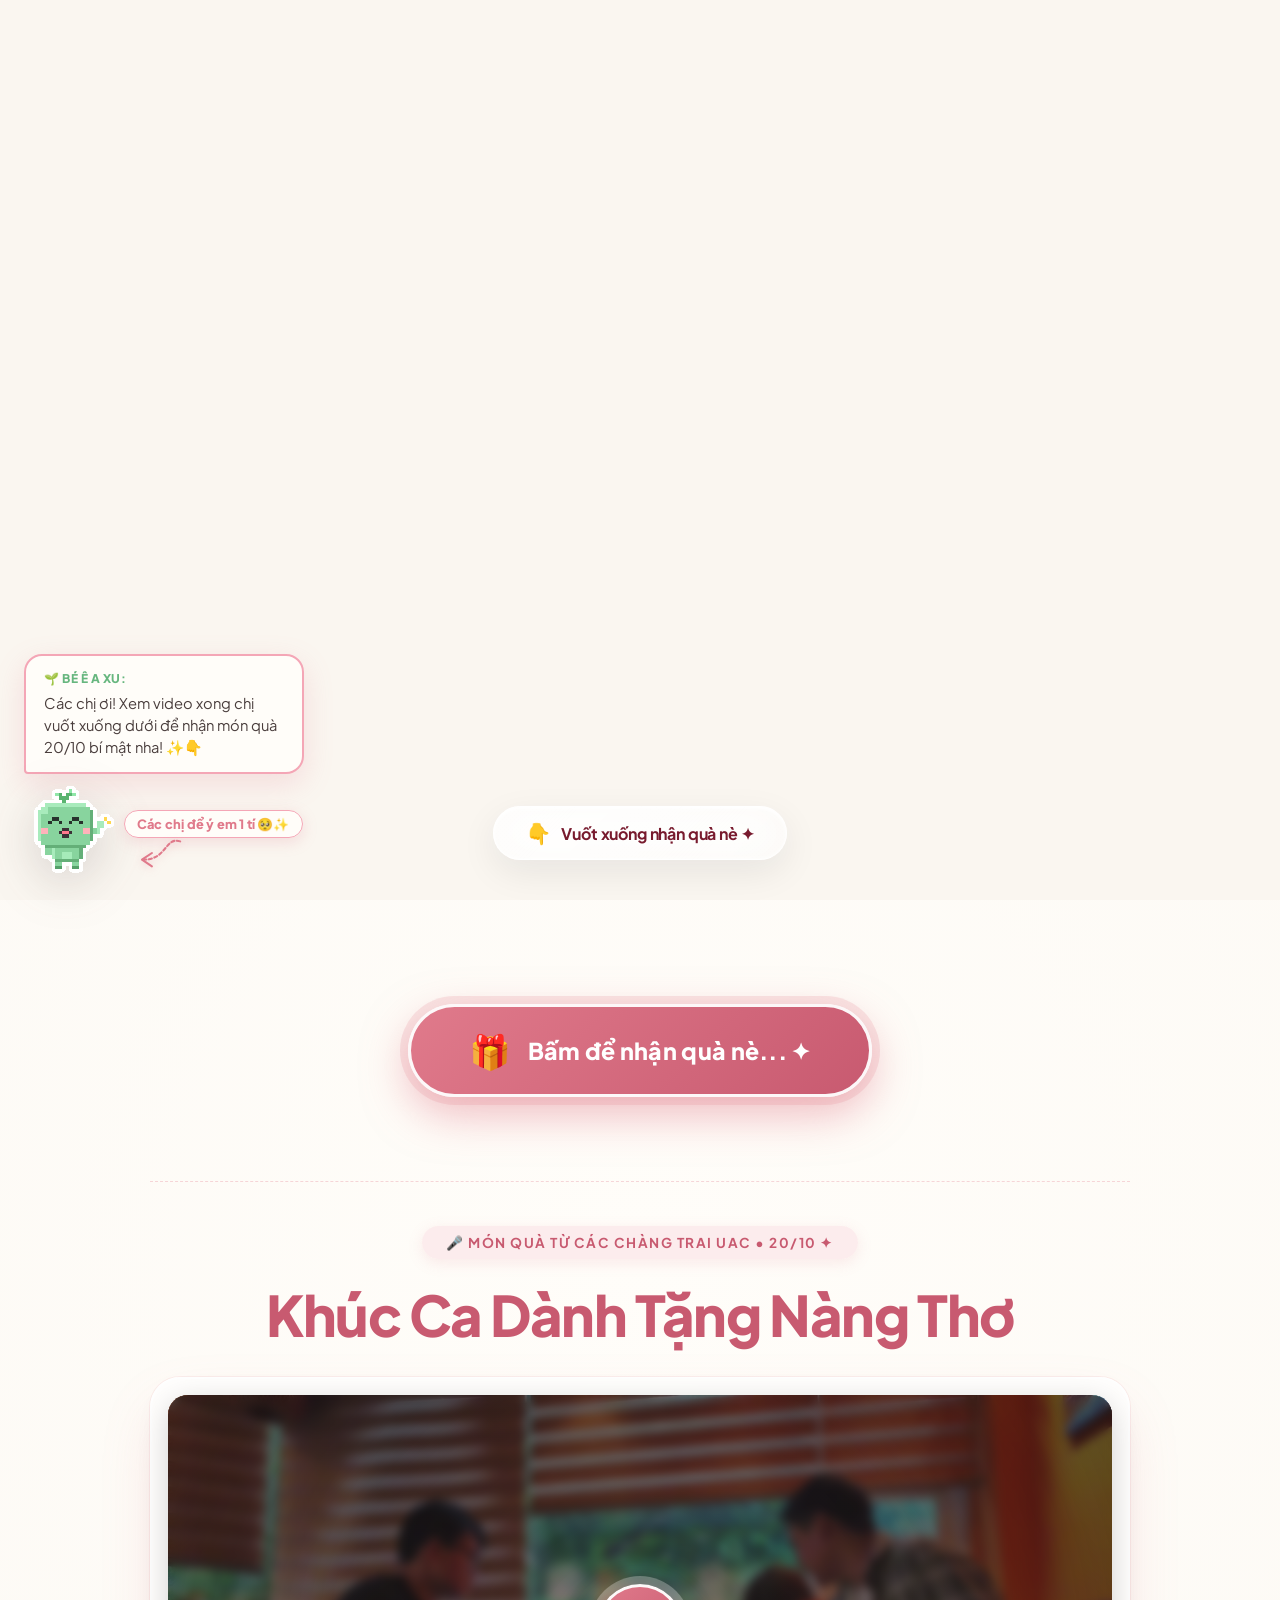
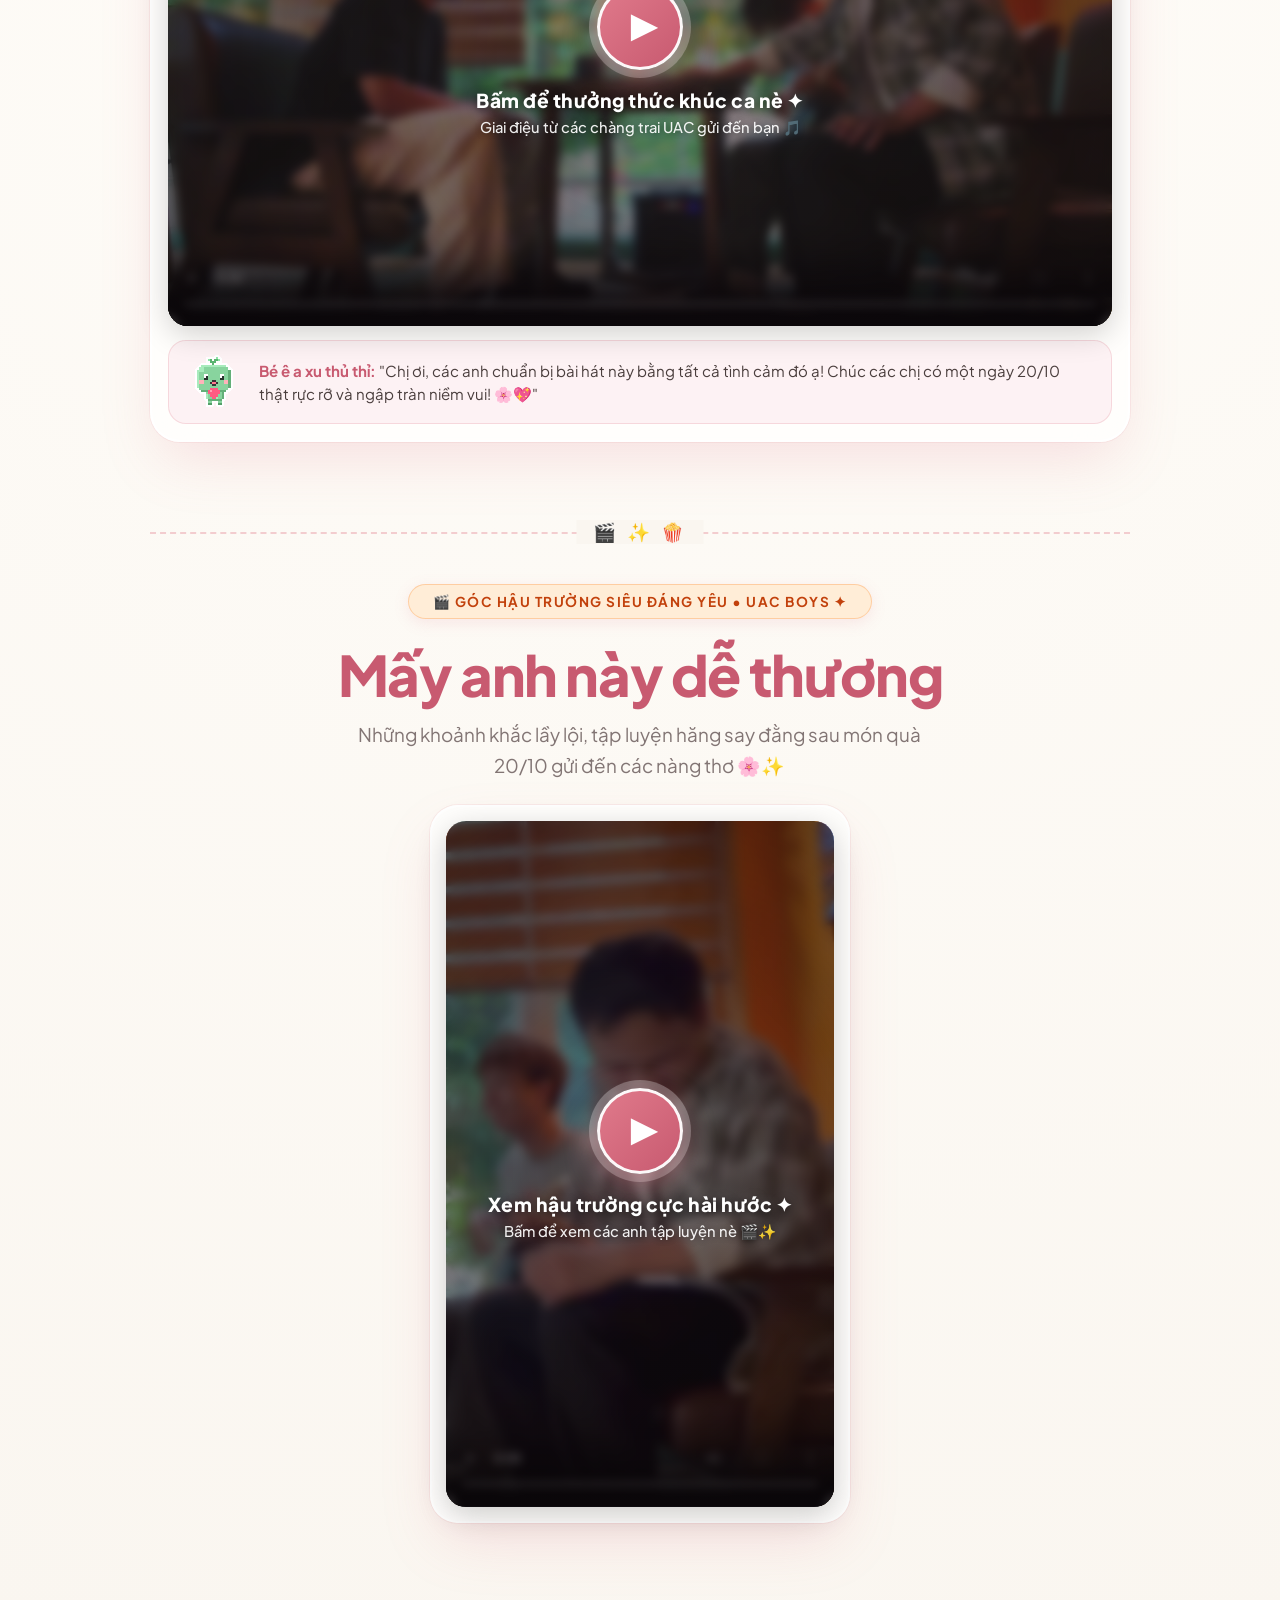
==== commit fe31d8c8: "nah" ====
--- a/index.html
+++ b/index.html
@@ -84,7 +84,7 @@
   <script src="https://cdn.jsdelivr.net/npm/canvas-confetti@1.9.3/dist/confetti.browser.min.js"></script>
   
   <!-- CSS Styles with cache buster -->
-  <link rel="stylesheet" href="assets/css/styles.css?v=20120">
+  <link rel="stylesheet" href="assets/css/styles.css?v=20121">
 </head>
 <body>
 
@@ -103,18 +103,6 @@
     <div class="scroll-down-hint" id="scrollDownHint" title="Bấm để cuộn xuống">
       <span class="scroll-arrow">👇</span>
       <span>Vuốt xuống nhận quà nè ✦</span>
-<!-- Mascot Cheer Note cho Hậu Trường -->
-          <div class="singing-mascot-cheer bts-mascot-cheer">
-            <div class="cheer-mascot-img-wrap">
-              <img class="pixel-sprite" src="assets/mascot/be_mam_slam.png" alt="Bé ê a xu Cười Tít Mắt">
-            </div>
-            <div class="cheer-speech">
-              <p><strong>Bé ê a xu bật mí:</strong> "Đằng sau clip nghiêm túc là cả bầu trời lầy lội và dễ thương của các anh chàng UAC đó ạ! 😆🍿✨"</p>
-            </div>
-          </div>
-        </div>
-      </div>
-
     </div>
   </section>
 
@@ -209,16 +197,6 @@
                 <span class="play-main-txt">Xem hậu trường cực hài hước ✦</span>
                 <span class="play-sub-txt">Bấm để xem các anh tập luyện nè 🎬✨</span>
               </div>
-            </div>
-          </div>
-
-          <!-- Mascot Cheer Note cho Hậu Trường -->
-          <div class="singing-mascot-cheer bts-mascot-cheer">
-            <div class="cheer-mascot-img-wrap">
-              <img class="pixel-sprite" src="assets/mascot/be_mam_slam.png" alt="Bé ê a xu Cười Tít Mắt">
-            </div>
-            <div class="cheer-speech">
-              <p><strong>Bé ê a xu bật mí:</strong> "Đằng sau clip nghiêm túc là cả bầu trời lầy lội và dễ thương của các anh chàng UAC đó ạ! 😆🍿✨"</p>
             </div>
           </div>
         </div>
@@ -430,6 +408,6 @@
 
   <!-- Data & Application Logic Scripts -->
   <script src="assets/js/data.js?v=20118"></script>
-  <script src="assets/js/app.js?v=20120"></script>
+  <script src="assets/js/app.js?v=20123"></script>
 </body>
 </html>
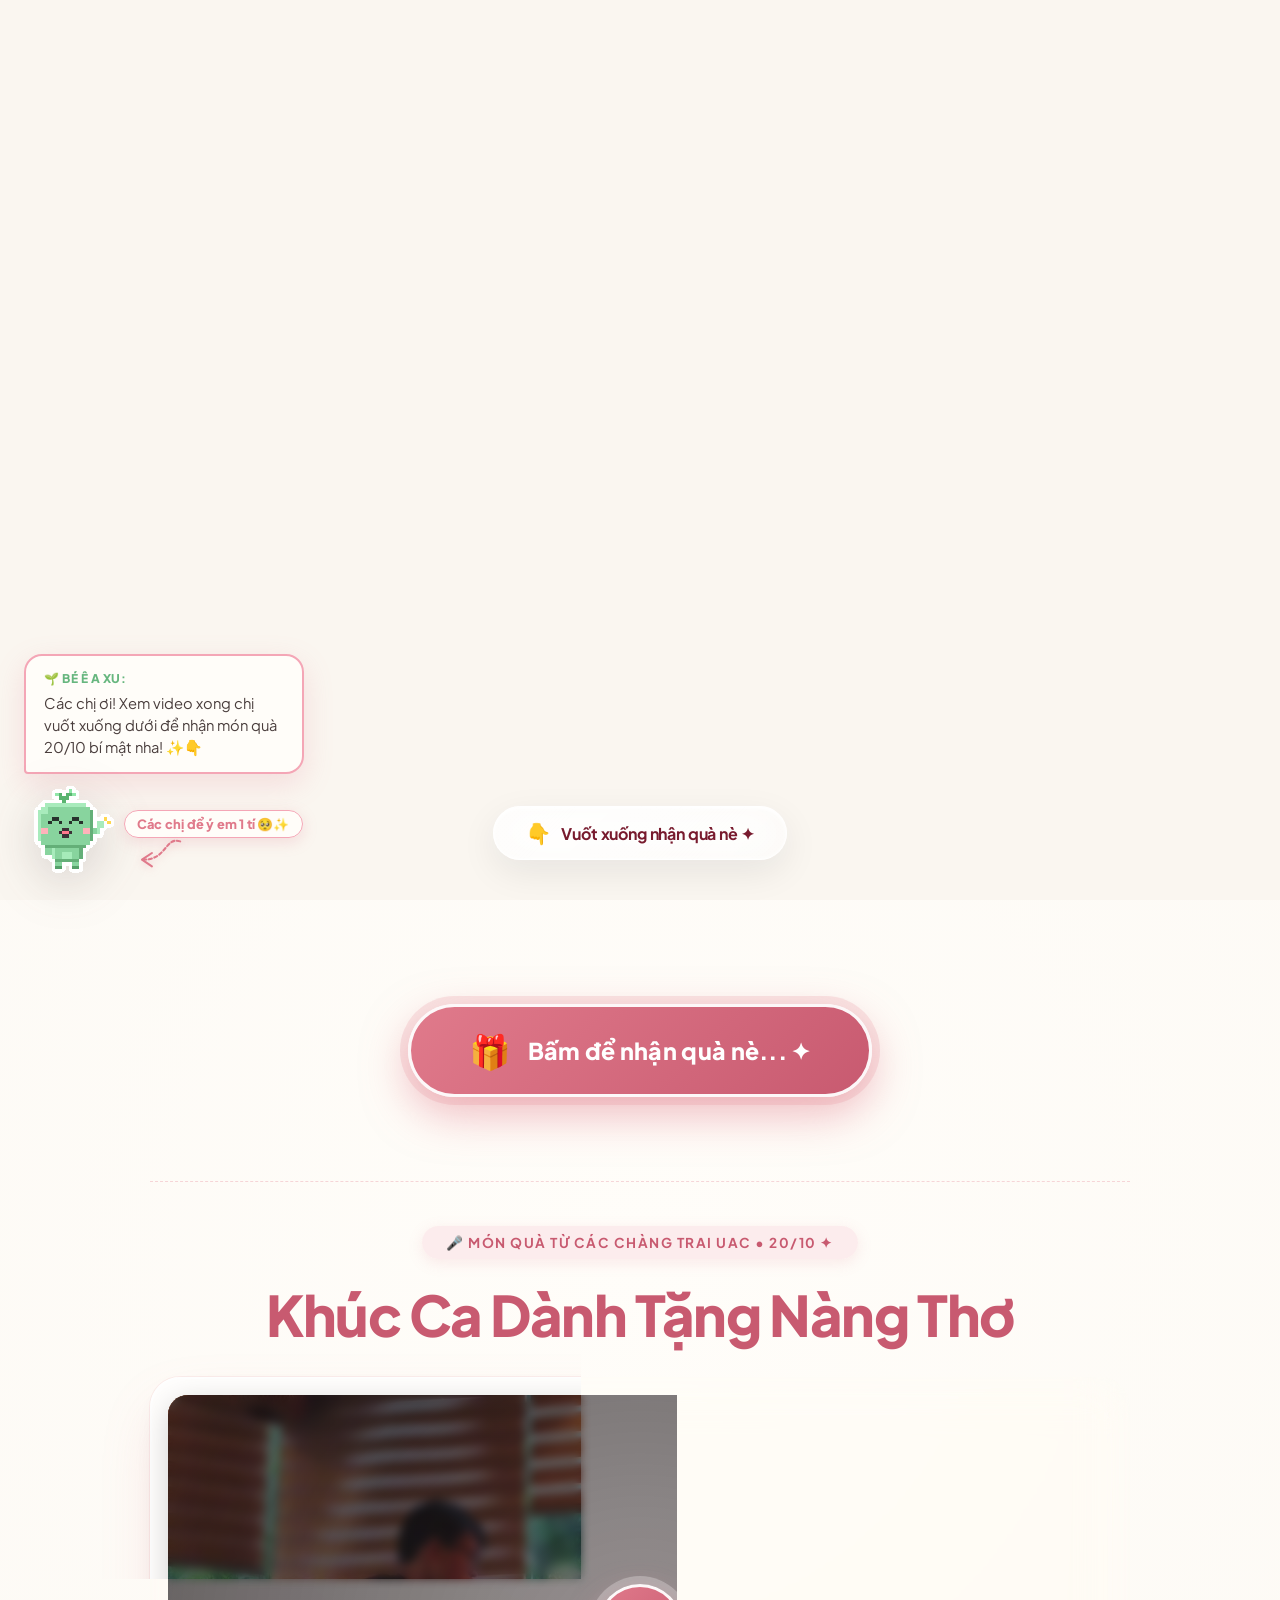
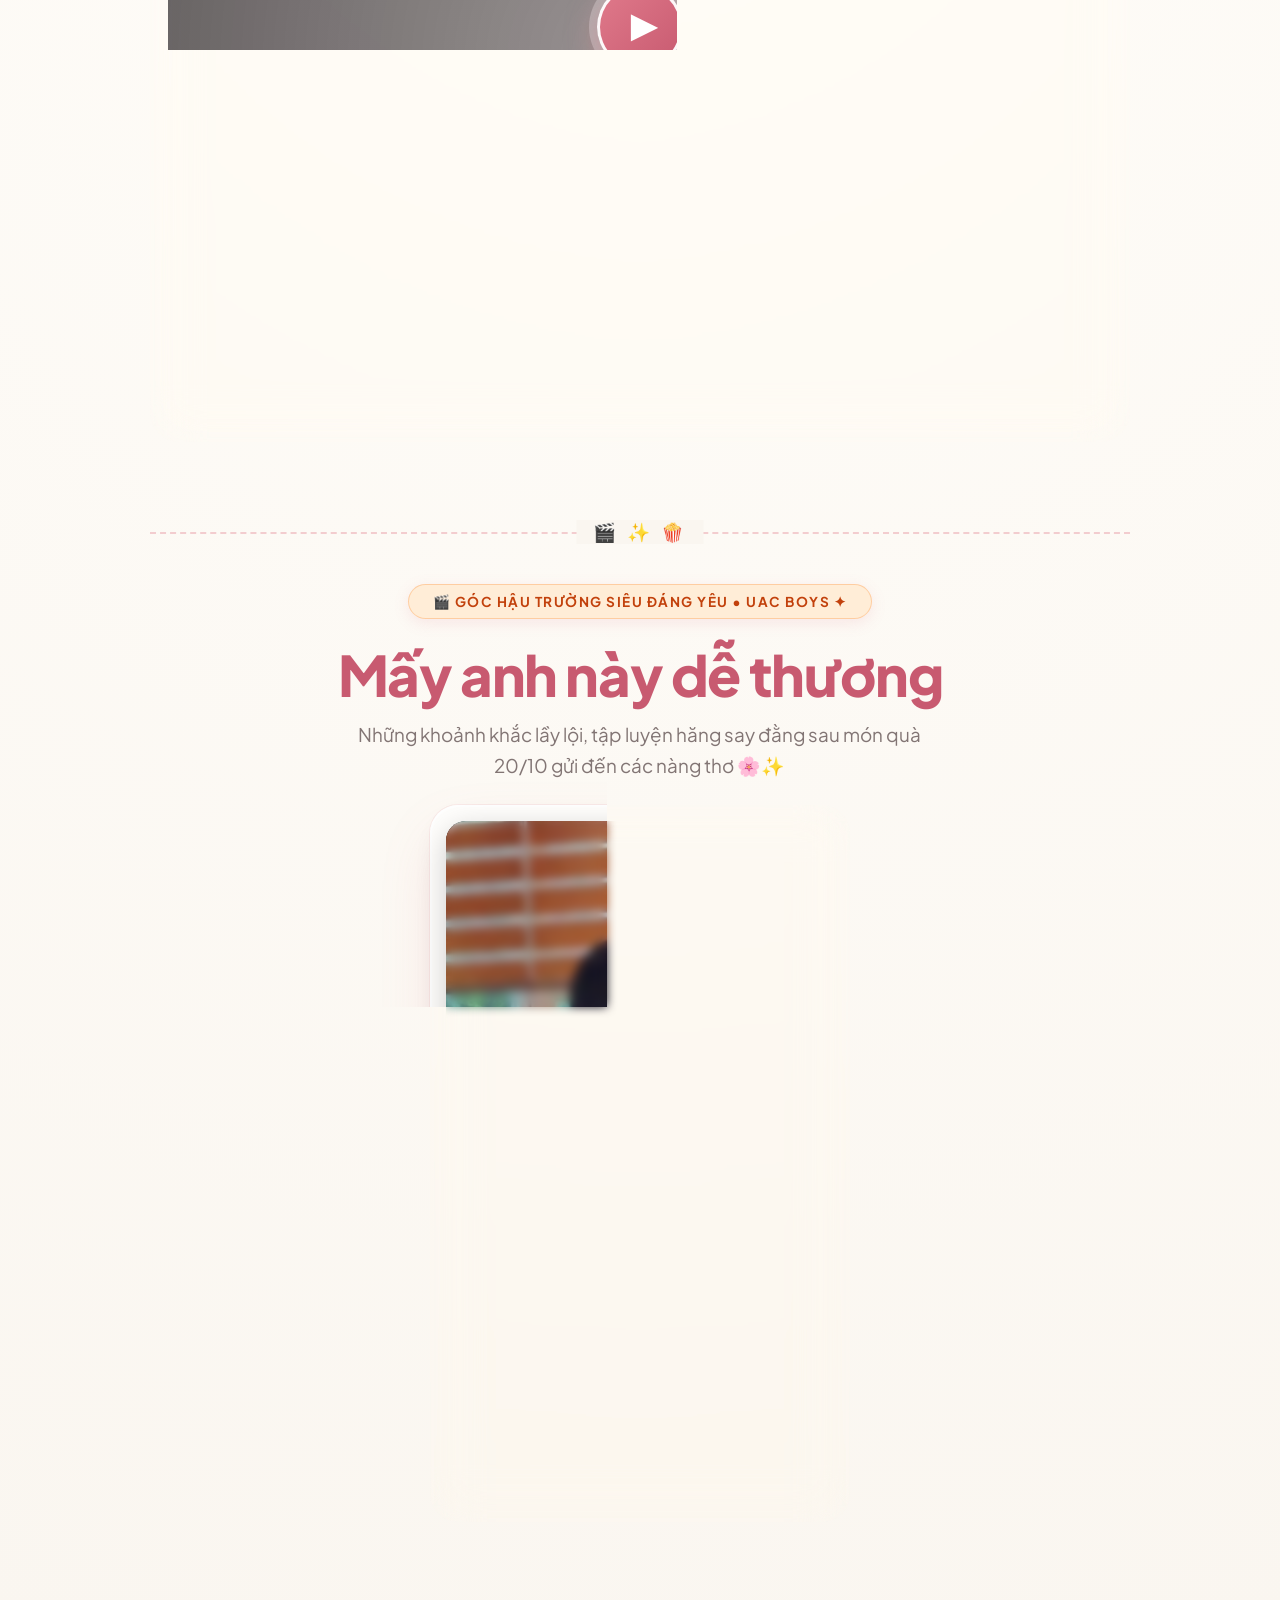
==== commit 0281df13: "update lời chúc, fix lỗi tải ảnh" ====
--- a/index.html
+++ b/index.html
@@ -406,8 +406,43 @@
   </div>
 
 
+  <!-- ========================================================
+       SECTION 6: STORY CARD PREVIEW & DOWNLOAD MODAL (IPHONE & MOBILE OPTIMIZED)
+       ======================================================== -->
+  <div class="modal-overlay story-modal-overlay" id="storyPreviewModal" aria-hidden="true">
+    <div class="story-preview-card" role="dialog" aria-modal="true">
+      <button class="modal-close-btn" id="btnCloseStoryModal" aria-label="Đóng">&times;</button>
+      
+      <div class="story-modal-header">
+        <div class="story-modal-badge">🌸 THIỆP 20/10 ĐỘC BẢN</div>
+        <h3 class="story-modal-title" id="storyModalTitle">Thiệp Story Của Bạn</h3>
+      </div>
+
+      <div class="story-modal-hint-box" id="storyModalHintBox">
+        <span class="hint-icon">📱</span>
+        <div class="hint-text">
+          <strong>Mẹo lưu ảnh cho iPhone & Điện thoại:</strong><br>
+          Chạm và <strong>nhấn giữ vào ảnh 1 giây</strong> rồi chọn <strong>"Lưu vào Ảnh"</strong> (Save to Photos / Tải ảnh xuống) để lưu thiệp vào máy ngay nhé! ✨
+        </div>
+      </div>
+
+      <div class="story-image-wrap">
+        <img id="storyPreviewImg" src="" alt="Thiệp kỷ niệm 20/10 UAC Story">
+      </div>
+
+      <div class="story-modal-actions">
+        <button class="btn-story-action btn-story-share" id="btnStoryShare">
+          <span>📲</span> Lưu / Chia Sẻ Thiệp
+        </button>
+        <button class="btn-story-action btn-story-open" id="btnStoryOpenNewTab">
+          <span>↗️</span> Mở Tab Mới
+        </button>
+      </div>
+    </div>
+  </div>
+
   <!-- Data & Application Logic Scripts -->
-  <script src="assets/js/data.js?v=20118"></script>
-  <script src="assets/js/app.js?v=20123"></script>
+  <script src="assets/js/data.js?v=20261021_v2"></script>
+  <script src="assets/js/app.js?v=20261021_v2"></script>
 </body>
 </html>
--- a/assets/css/styles.css
+++ b/assets/css/styles.css
@@ -1839,3 +1839,171 @@
     font-size: 0.72rem;
   }
 }
+
+
+/* ========================================================
+   SECTION 6: STORY CARD PREVIEW & DOWNLOAD MODAL (IPHONE / MOBILE)
+   ======================================================== */
+.story-modal-overlay {
+  z-index: 10000;
+}
+
+.story-preview-card {
+  position: relative;
+  max-width: 440px;
+  width: 92%;
+  max-height: 92vh;
+  background: #FFFDF9;
+  border-radius: 24px;
+  padding: 24px 18px 20px;
+  box-shadow: 0 25px 60px rgba(0, 0, 0, 0.4), 0 0 0 1px rgba(224, 122, 139, 0.2);
+  overflow-y: auto;
+  -webkit-overflow-scrolling: touch;
+  display: flex;
+  flex-direction: column;
+  align-items: center;
+  text-align: center;
+  transform: scale(0.92) translateY(20px);
+  transition: transform 0.35s cubic-bezier(0.16, 1, 0.3, 1), opacity 0.3s ease;
+  opacity: 0;
+}
+
+.story-modal-overlay.active .story-preview-card {
+  transform: scale(1) translateY(0);
+  opacity: 1;
+}
+
+.story-modal-header {
+  margin-bottom: 10px;
+}
+
+.story-modal-badge {
+  display: inline-block;
+  font-size: 0.72rem;
+  font-weight: 700;
+  color: #C85A70;
+  background: #FCEBED;
+  padding: 4px 12px;
+  border-radius: 999px;
+  letter-spacing: 0.05em;
+  text-transform: uppercase;
+  margin-bottom: 6px;
+}
+
+.story-modal-title {
+  font-size: 1.25rem;
+  font-weight: 800;
+  color: #4A3E3D;
+  margin: 0;
+}
+
+.story-modal-hint-box {
+  display: flex;
+  align-items: flex-start;
+  gap: 10px;
+  background: #FFF3F5;
+  border: 1.5px dashed #E07A8B;
+  border-radius: 14px;
+  padding: 10px 12px;
+  margin-bottom: 12px;
+  text-align: left;
+  width: 100%;
+  box-sizing: border-box;
+}
+
+.story-modal-hint-box .hint-icon {
+  font-size: 1.35rem;
+  line-height: 1.2;
+  flex-shrink: 0;
+}
+
+.story-modal-hint-box .hint-text {
+  font-size: 0.8rem;
+  line-height: 1.45;
+  color: #6D4C52;
+}
+
+.story-modal-hint-box .hint-text strong {
+  color: #C85A70;
+  font-weight: 700;
+}
+
+.story-image-wrap {
+  width: 100%;
+  max-height: 52vh;
+  display: flex;
+  justify-content: center;
+  align-items: center;
+  border-radius: 16px;
+  overflow: hidden;
+  background: #1C1919;
+  box-shadow: 0 10px 30px rgba(0, 0, 0, 0.15);
+  margin-bottom: 14px;
+}
+
+#storyPreviewImg {
+  width: 100%;
+  height: auto;
+  max-height: 52vh;
+  object-fit: contain;
+  display: block;
+  border-radius: 16px;
+  -webkit-touch-callout: default !important;
+  -webkit-user-select: auto !important;
+  user-select: auto !important;
+  pointer-events: auto !important;
+  cursor: pointer;
+}
+
+.story-modal-actions {
+  display: flex;
+  gap: 10px;
+  width: 100%;
+}
+
+.btn-story-action {
+  flex: 1;
+  padding: 12px 14px;
+  border-radius: 14px;
+  font-weight: 700;
+  font-size: 0.88rem;
+  display: inline-flex;
+  align-items: center;
+  justify-content: center;
+  gap: 6px;
+  cursor: pointer;
+  border: none;
+  transition: all 0.2s cubic-bezier(0.16, 1, 0.3, 1);
+  -webkit-tap-highlight-color: transparent;
+}
+
+.btn-story-share {
+  background: linear-gradient(135deg, #E07A8B, #C85A70);
+  color: #FFFFFF;
+  box-shadow: 0 6px 18px rgba(200, 90, 112, 0.35);
+}
+
+.btn-story-share:hover, .btn-story-share:active {
+  transform: translateY(-2px);
+  box-shadow: 0 8px 22px rgba(200, 90, 112, 0.45);
+}
+
+.btn-story-open {
+  background: #FAF0F2;
+  color: #C85A70;
+  border: 1.5px solid rgba(224, 122, 139, 0.3);
+}
+
+.btn-story-open:hover, .btn-story-open:active {
+  background: #FCEBED;
+  transform: translateY(-2px);
+}
+
+/* Ẩn Bé ê a xu khi modal Story Preview active */
+#storyPreviewModal.active ~ .mascot-companion-widget,
+body:has(#storyPreviewModal.active) .mascot-companion-widget {
+  opacity: 0 !important;
+  visibility: hidden !important;
+  pointer-events: none !important;
+  transform: translateY(24px) scale(0.85) !important;
+}
